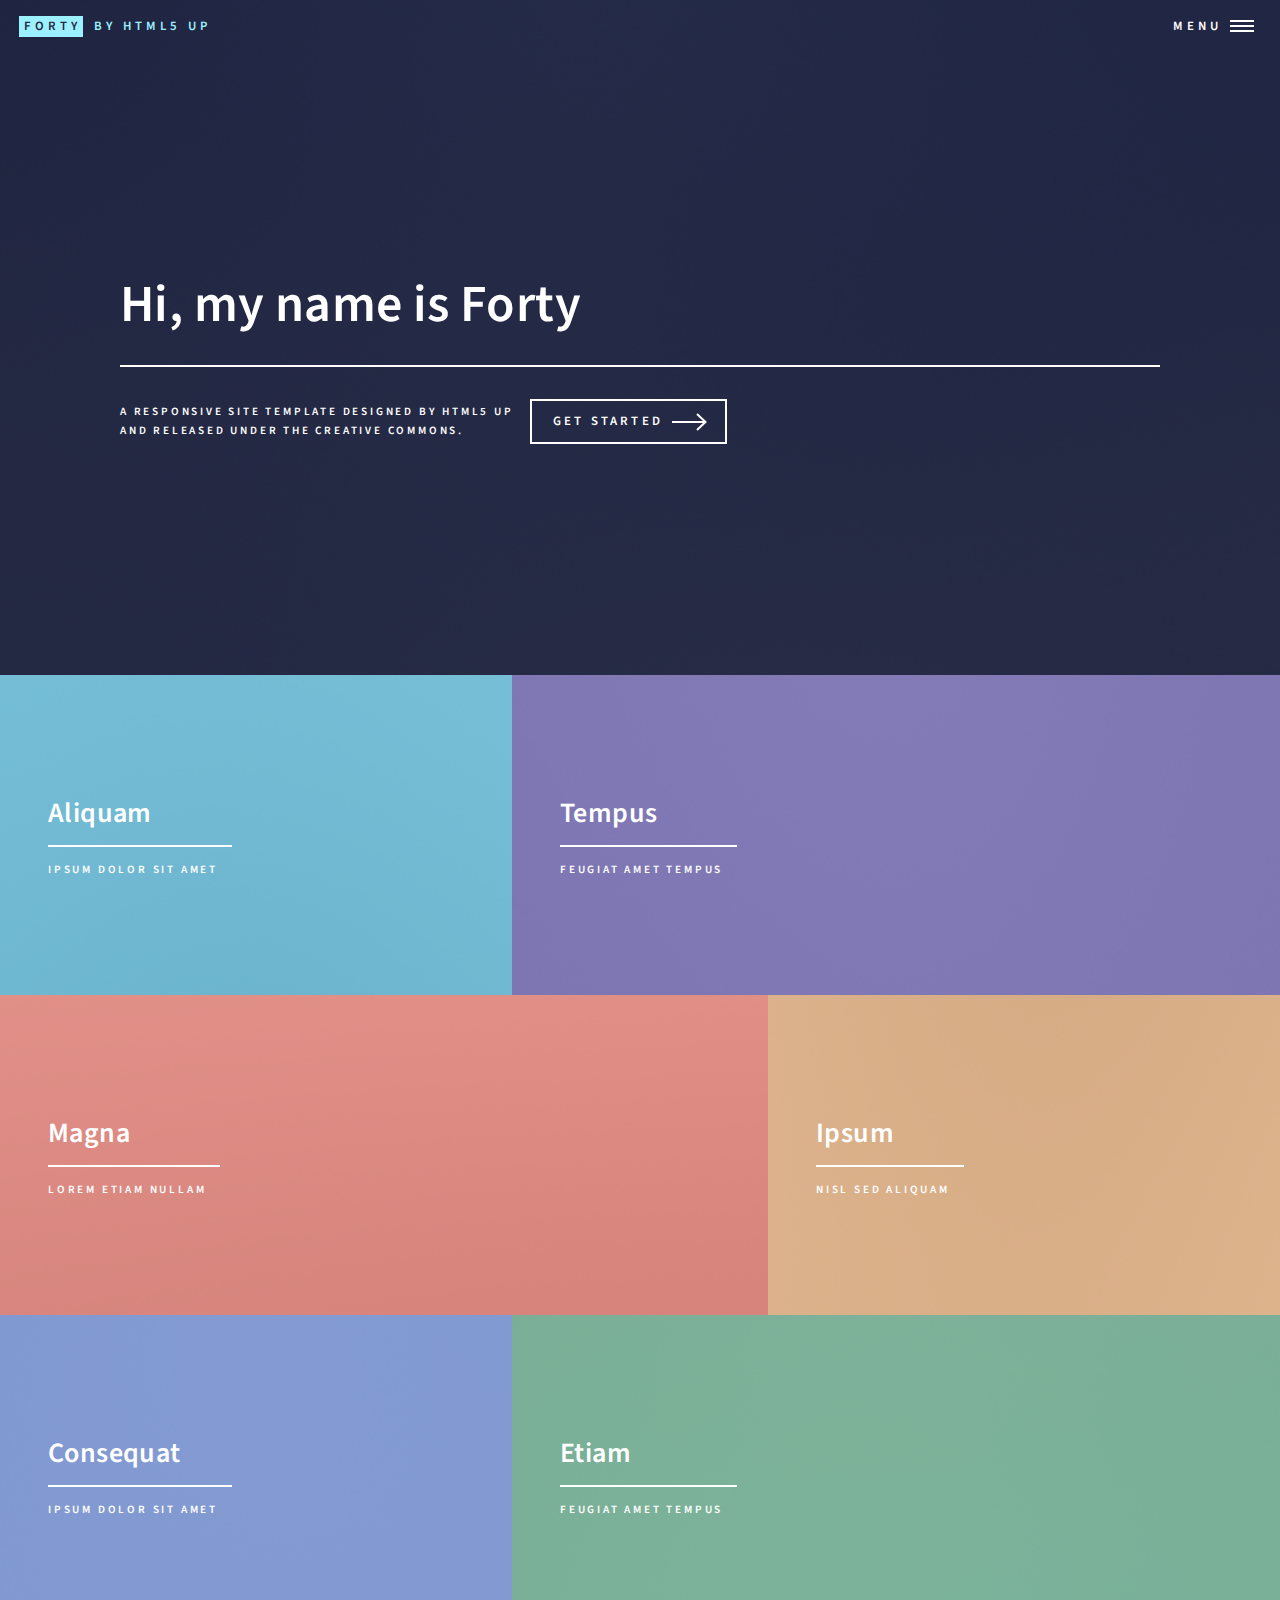
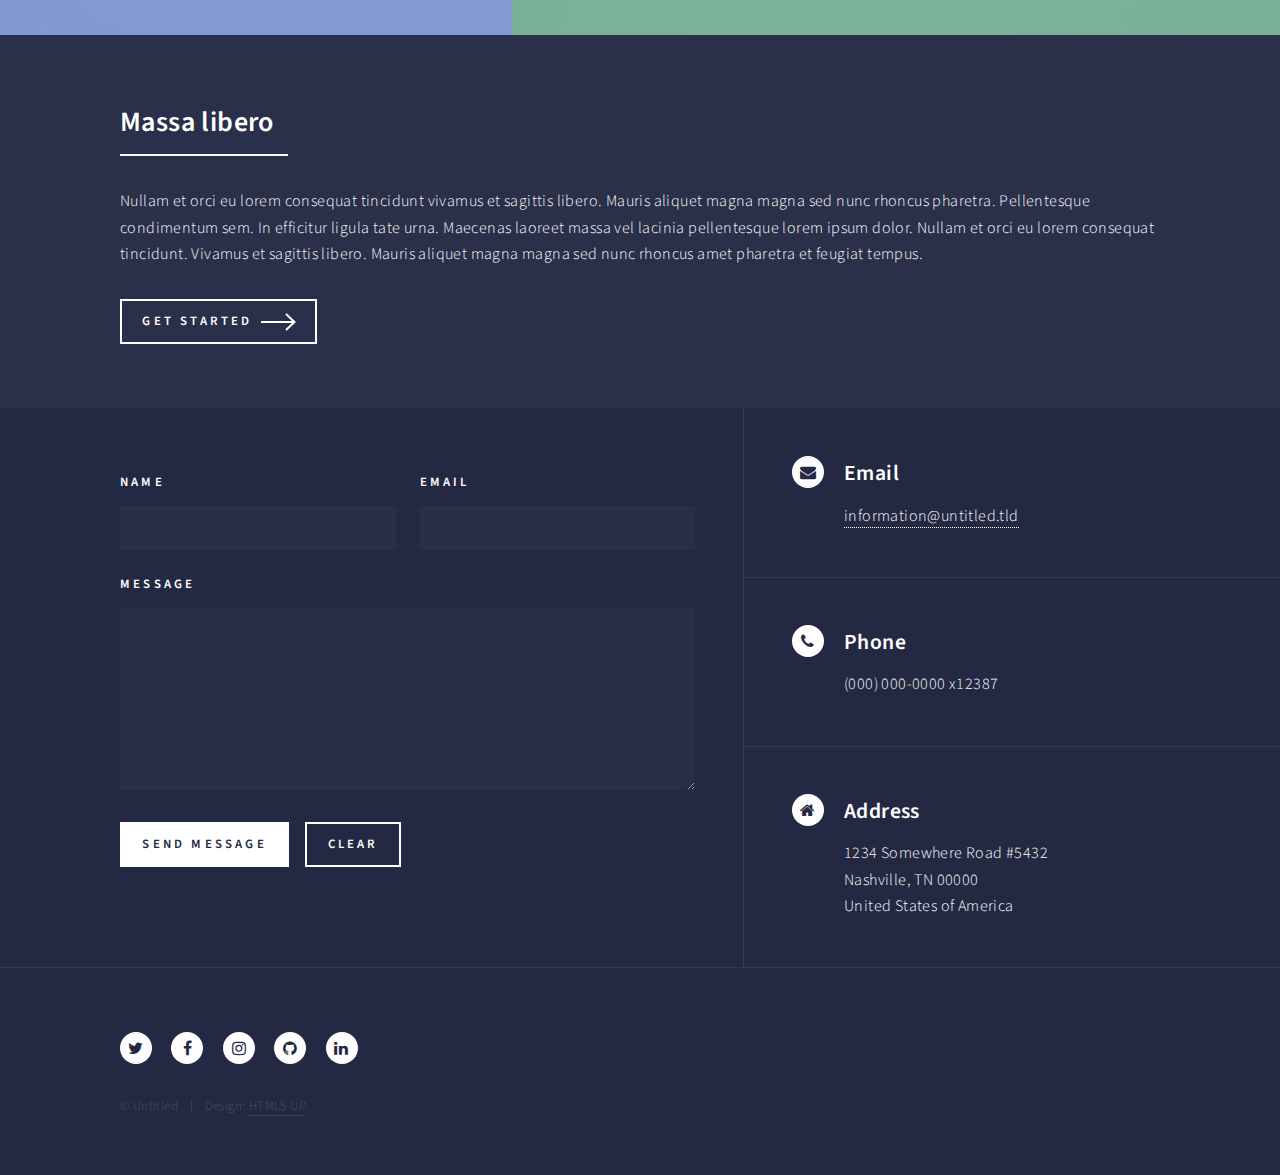
==== index.html @ 25d641c0 "Installed the 'Forty' theme" ====
<!DOCTYPE HTML>
<!--
	Forty by HTML5 UP
	html5up.net | @ajlkn
	Free for personal and commercial use under the CCA 3.0 license (html5up.net/license)
-->
<html>
	<head>
		<title>Forty by HTML5 UP</title>
		<meta charset="utf-8" />
		<meta name="viewport" content="width=device-width, initial-scale=1, user-scalable=no" />
		<link rel="stylesheet" href="assets/css/main.css" />
		<noscript><link rel="stylesheet" href="assets/css/noscript.css" /></noscript>
	</head>
	<body class="is-preload">

		<!-- Wrapper -->
			<div id="wrapper">

				<!-- Header -->
					<header id="header" class="alt">
						<a href="index.html" class="logo"><strong>Forty</strong> <span>by HTML5 UP</span></a>
						<nav>
							<a href="#menu">Menu</a>
						</nav>
					</header>

				<!-- Menu -->
					<nav id="menu">
						<ul class="links">
							<li><a href="index.html">Home</a></li>
							<li><a href="landing.html">Landing</a></li>
							<li><a href="generic.html">Generic</a></li>
							<li><a href="elements.html">Elements</a></li>
						</ul>
						<ul class="actions stacked">
							<li><a href="#" class="button primary fit">Get Started</a></li>
							<li><a href="#" class="button fit">Log In</a></li>
						</ul>
					</nav>

				<!-- Banner -->
					<section id="banner" class="major">
						<div class="inner">
							<header class="major">
								<h1>Hi, my name is Forty</h1>
							</header>
							<div class="content">
								<p>A responsive site template designed by HTML5 UP<br />
								and released under the Creative Commons.</p>
								<ul class="actions">
									<li><a href="#one" class="button next scrolly">Get Started</a></li>
								</ul>
							</div>
						</div>
					</section>

				<!-- Main -->
					<div id="main">

						<!-- One -->
							<section id="one" class="tiles">
								<article>
									<span class="image">
										<img src="images/pic01.jpg" alt="" />
									</span>
									<header class="major">
										<h3><a href="landing.html" class="link">Aliquam</a></h3>
										<p>Ipsum dolor sit amet</p>
									</header>
								</article>
								<article>
									<span class="image">
										<img src="images/pic02.jpg" alt="" />
									</span>
									<header class="major">
										<h3><a href="landing.html" class="link">Tempus</a></h3>
										<p>feugiat amet tempus</p>
									</header>
								</article>
								<article>
									<span class="image">
										<img src="images/pic03.jpg" alt="" />
									</span>
									<header class="major">
										<h3><a href="landing.html" class="link">Magna</a></h3>
										<p>Lorem etiam nullam</p>
									</header>
								</article>
								<article>
									<span class="image">
										<img src="images/pic04.jpg" alt="" />
									</span>
									<header class="major">
										<h3><a href="landing.html" class="link">Ipsum</a></h3>
										<p>Nisl sed aliquam</p>
									</header>
								</article>
								<article>
									<span class="image">
										<img src="images/pic05.jpg" alt="" />
									</span>
									<header class="major">
										<h3><a href="landing.html" class="link">Consequat</a></h3>
										<p>Ipsum dolor sit amet</p>
									</header>
								</article>
								<article>
									<span class="image">
										<img src="images/pic06.jpg" alt="" />
									</span>
									<header class="major">
										<h3><a href="landing.html" class="link">Etiam</a></h3>
										<p>Feugiat amet tempus</p>
									</header>
								</article>
							</section>

						<!-- Two -->
							<section id="two">
								<div class="inner">
									<header class="major">
										<h2>Massa libero</h2>
									</header>
									<p>Nullam et orci eu lorem consequat tincidunt vivamus et sagittis libero. Mauris aliquet magna magna sed nunc rhoncus pharetra. Pellentesque condimentum sem. In efficitur ligula tate urna. Maecenas laoreet massa vel lacinia pellentesque lorem ipsum dolor. Nullam et orci eu lorem consequat tincidunt. Vivamus et sagittis libero. Mauris aliquet magna magna sed nunc rhoncus amet pharetra et feugiat tempus.</p>
									<ul class="actions">
										<li><a href="landing.html" class="button next">Get Started</a></li>
									</ul>
								</div>
							</section>

					</div>

				<!-- Contact -->
					<section id="contact">
						<div class="inner">
							<section>
								<form method="post" action="#">
									<div class="fields">
										<div class="field half">
											<label for="name">Name</label>
											<input type="text" name="name" id="name" />
										</div>
										<div class="field half">
											<label for="email">Email</label>
											<input type="text" name="email" id="email" />
										</div>
										<div class="field">
											<label for="message">Message</label>
											<textarea name="message" id="message" rows="6"></textarea>
										</div>
									</div>
									<ul class="actions">
										<li><input type="submit" value="Send Message" class="primary" /></li>
										<li><input type="reset" value="Clear" /></li>
									</ul>
								</form>
							</section>
							<section class="split">
								<section>
									<div class="contact-method">
										<span class="icon alt fa-envelope"></span>
										<h3>Email</h3>
										<a href="#">information@untitled.tld</a>
									</div>
								</section>
								<section>
									<div class="contact-method">
										<span class="icon alt fa-phone"></span>
										<h3>Phone</h3>
										<span>(000) 000-0000 x12387</span>
									</div>
								</section>
								<section>
									<div class="contact-method">
										<span class="icon alt fa-home"></span>
										<h3>Address</h3>
										<span>1234 Somewhere Road #5432<br />
										Nashville, TN 00000<br />
										United States of America</span>
									</div>
								</section>
							</section>
						</div>
					</section>

				<!-- Footer -->
					<footer id="footer">
						<div class="inner">
							<ul class="icons">
								<li><a href="#" class="icon alt fa-twitter"><span class="label">Twitter</span></a></li>
								<li><a href="#" class="icon alt fa-facebook"><span class="label">Facebook</span></a></li>
								<li><a href="#" class="icon alt fa-instagram"><span class="label">Instagram</span></a></li>
								<li><a href="#" class="icon alt fa-github"><span class="label">GitHub</span></a></li>
								<li><a href="#" class="icon alt fa-linkedin"><span class="label">LinkedIn</span></a></li>
							</ul>
							<ul class="copyright">
								<li>&copy; Untitled</li><li>Design: <a href="https://html5up.net">HTML5 UP</a></li>
							</ul>
						</div>
					</footer>

			</div>

		<!-- Scripts -->
			<script src="assets/js/jquery.min.js"></script>
			<script src="assets/js/jquery.scrolly.min.js"></script>
			<script src="assets/js/jquery.scrollex.min.js"></script>
			<script src="assets/js/browser.min.js"></script>
			<script src="assets/js/breakpoints.min.js"></script>
			<script src="assets/js/util.js"></script>
			<script src="assets/js/main.js"></script>

	</body>
</html>
---- assets/css/main.css ----
@import url(font-awesome.min.css);
@import url("https://fonts.googleapis.com/css?family=Source+Sans+Pro:300,300italic,600,600italic");

/*
	Forty by HTML5 UP
	html5up.net | @ajlkn
	Free for personal and commercial use under the CCA 3.0 license (html5up.net/license)
*/

html, body, div, span, applet, object,
iframe, h1, h2, h3, h4, h5, h6, p, blockquote,
pre, a, abbr, acronym, address, big, cite,
code, del, dfn, em, img, ins, kbd, q, s, samp,
small, strike, strong, sub, sup, tt, var, b,
u, i, center, dl, dt, dd, ol, ul, li, fieldset,
form, label, legend, table, caption, tbody,
tfoot, thead, tr, th, td, article, aside,
canvas, details, embed, figure, figcaption,
footer, header, hgroup, menu, nav, output, ruby,
section, summary, time, mark, audio, video {
	margin: 0;
	padding: 0;
	border: 0;
	font-size: 100%;
	font: inherit;
	vertical-align: baseline;}

article, aside, details, figcaption, figure,
footer, header, hgroup, menu, nav, section {
	display: block;}

body {
	line-height: 1;
}

ol, ul {
	list-style: none;
}

blockquote, q {
	quotes: none;
}

	blockquote:before, blockquote:after, q:before, q:after {
		content: '';
		content: none;
	}

table {
	border-collapse: collapse;
	border-spacing: 0;
}

body {
	-webkit-text-size-adjust: none;
}

mark {
	background-color: transparent;
	color: inherit;
}

input::-moz-focus-inner {
	border: 0;
	padding: 0;
}

input, select, textarea {
	-moz-appearance: none;
	-webkit-appearance: none;
	-ms-appearance: none;
	appearance: none;
}

/* Basic */

	@-ms-viewport {
		width: device-width;
	}

	body {
		-ms-overflow-style: scrollbar;
	}

	@media screen and (max-width: 480px) {

		html, body {
			min-width: 320px;
		}

	}

	html {
		box-sizing: border-box;
	}

	*, *:before, *:after {
		box-sizing: inherit;
	}

	body {
		background: #242943;
	}

		body.is-preload *, body.is-preload *:before, body.is-preload *:after {
			-moz-animation: none !important;
			-webkit-animation: none !important;
			-ms-animation: none !important;
			animation: none !important;
			-moz-transition: none !important;
			-webkit-transition: none !important;
			-ms-transition: none !important;
			transition: none !important;
		}

/* Type */

	body, input, select, textarea {
		color: #ffffff;
		font-family: "Source Sans Pro", Helvetica, sans-serif;
		font-size: 17pt;
		font-weight: 300;
		letter-spacing: 0.025em;
		line-height: 1.65;
	}

		@media screen and (max-width: 1680px) {

			body, input, select, textarea {
				font-size: 14pt;
			}

		}

		@media screen and (max-width: 1280px) {

			body, input, select, textarea {
				font-size: 12pt;
			}

		}

		@media screen and (max-width: 360px) {

			body, input, select, textarea {
				font-size: 11pt;
			}

		}

	a {
		-moz-transition: color 0.2s ease-in-out, border-bottom-color 0.2s ease-in-out;
		-webkit-transition: color 0.2s ease-in-out, border-bottom-color 0.2s ease-in-out;
		-ms-transition: color 0.2s ease-in-out, border-bottom-color 0.2s ease-in-out;
		transition: color 0.2s ease-in-out, border-bottom-color 0.2s ease-in-out;
		border-bottom: dotted 1px;
		color: inherit;
		text-decoration: none;
	}

		a:hover {
			border-bottom-color: transparent;
			color: #9bf1ff !important;
		}

		a:active {
			color: #53e3fb !important;
		}

	strong, b {
		color: #ffffff;
		font-weight: 600;
	}

	em, i {
		font-style: italic;
	}

	p {
		margin: 0 0 2em 0;
	}

	h1, h2, h3, h4, h5, h6 {
		color: #ffffff;
		font-weight: 600;
		line-height: 1.65;
		margin: 0 0 1em 0;
	}

		h1 a, h2 a, h3 a, h4 a, h5 a, h6 a {
			color: inherit;
			border-bottom: 0;
		}

	h1 {
		font-size: 2.5em;
	}

	h2 {
		font-size: 1.75em;
	}

	h3 {
		font-size: 1.35em;
	}

	h4 {
		font-size: 1.1em;
	}

	h5 {
		font-size: 0.9em;
	}

	h6 {
		font-size: 0.7em;
	}

	@media screen and (max-width: 736px) {

		h1 {
			font-size: 2em;
		}

		h2 {
			font-size: 1.5em;
		}

		h3 {
			font-size: 1.25em;
		}

	}

	sub {
		font-size: 0.8em;
		position: relative;
		top: 0.5em;
	}

	sup {
		font-size: 0.8em;
		position: relative;
		top: -0.5em;
	}

	blockquote {
		border-left: solid 4px rgba(212, 212, 255, 0.1);
		font-style: italic;
		margin: 0 0 2em 0;
		padding: 0.5em 0 0.5em 2em;
	}

	code {
		background: rgba(212, 212, 255, 0.035);
		font-family: "Courier New", monospace;
		font-size: 0.9em;
		margin: 0 0.25em;
		padding: 0.25em 0.65em;
	}

	pre {
		-webkit-overflow-scrolling: touch;
		font-family: "Courier New", monospace;
		font-size: 0.9em;
		margin: 0 0 2em 0;
	}

		pre code {
			display: block;
			line-height: 1.75;
			padding: 1em 1.5em;
			overflow-x: auto;
		}

	hr {
		border: 0;
		border-bottom: solid 1px rgba(212, 212, 255, 0.1);
		margin: 2em 0;
	}

		hr.major {
			margin: 3em 0;
		}

	.align-left {
		text-align: left;
	}

	.align-center {
		text-align: center;
	}

	.align-right {
		text-align: right;
	}

/* Row */

	.row {
		display: flex;
		flex-wrap: wrap;
		box-sizing: border-box;
		align-items: stretch;
	}

		.row > * {
			box-sizing: border-box;
		}

		.row.gtr-uniform > * > :last-child {
			margin-bottom: 0;
		}

		.row.aln-left {
			justify-content: flex-start;
		}

		.row.aln-center {
			justify-content: center;
		}

		.row.aln-right {
			justify-content: flex-end;
		}

		.row.aln-top {
			align-items: flex-start;
		}

		.row.aln-middle {
			align-items: center;
		}

		.row.aln-bottom {
			align-items: flex-end;
		}

		.row > .imp {
			order: -1;
		}

		.row > .col-1 {
			width: 8.3333333333%;
		}

		.row > .off-1 {
			margin-left: 8.3333333333%;
		}

		.row > .col-2 {
			width: 16.6666666667%;
		}

		.row > .off-2 {
			margin-left: 16.6666666667%;
		}

		.row > .col-3 {
			width: 25%;
		}

		.row > .off-3 {
			margin-left: 25%;
		}

		.row > .col-4 {
			width: 33.3333333333%;
		}

		.row > .off-4 {
			margin-left: 33.3333333333%;
		}

		.row > .col-5 {
			width: 41.6666666667%;
		}

		.row > .off-5 {
			margin-left: 41.6666666667%;
		}

		.row > .col-6 {
			width: 50%;
		}

		.row > .off-6 {
			margin-left: 50%;
		}

		.row > .col-7 {
			width: 58.3333333333%;
		}

		.row > .off-7 {
			margin-left: 58.3333333333%;
		}

		.row > .col-8 {
			width: 66.6666666667%;
		}

		.row > .off-8 {
			margin-left: 66.6666666667%;
		}

		.row > .col-9 {
			width: 75%;
		}

		.row > .off-9 {
			margin-left: 75%;
		}

		.row > .col-10 {
			width: 83.3333333333%;
		}

		.row > .off-10 {
			margin-left: 83.3333333333%;
		}

		.row > .col-11 {
			width: 91.6666666667%;
		}

		.row > .off-11 {
			margin-left: 91.6666666667%;
		}

		.row > .col-12 {
			width: 100%;
		}

		.row > .off-12 {
			margin-left: 100%;
		}

		.row.gtr-0 {
			margin-top: 0;
			margin-left: 0em;
		}

			.row.gtr-0 > * {
				padding: 0 0 0 0em;
			}

			.row.gtr-0.gtr-uniform {
				margin-top: 0em;
			}

				.row.gtr-0.gtr-uniform > * {
					padding-top: 0em;
				}

		.row.gtr-25 {
			margin-top: 0;
			margin-left: -0.5em;
		}

			.row.gtr-25 > * {
				padding: 0 0 0 0.5em;
			}

			.row.gtr-25.gtr-uniform {
				margin-top: -0.5em;
			}

				.row.gtr-25.gtr-uniform > * {
					padding-top: 0.5em;
				}

		.row.gtr-50 {
			margin-top: 0;
			margin-left: -1em;
		}

			.row.gtr-50 > * {
				padding: 0 0 0 1em;
			}

			.row.gtr-50.gtr-uniform {
				margin-top: -1em;
			}

				.row.gtr-50.gtr-uniform > * {
					padding-top: 1em;
				}

		.row {
			margin-top: 0;
			margin-left: -2em;
		}

			.row > * {
				padding: 0 0 0 2em;
			}

			.row.gtr-uniform {
				margin-top: -2em;
			}

				.row.gtr-uniform > * {
					padding-top: 2em;
				}

		.row.gtr-150 {
			margin-top: 0;
			margin-left: -3em;
		}

			.row.gtr-150 > * {
				padding: 0 0 0 3em;
			}

			.row.gtr-150.gtr-uniform {
				margin-top: -3em;
			}

				.row.gtr-150.gtr-uniform > * {
					padding-top: 3em;
				}

		.row.gtr-200 {
			margin-top: 0;
			margin-left: -4em;
		}

			.row.gtr-200 > * {
				padding: 0 0 0 4em;
			}

			.row.gtr-200.gtr-uniform {
				margin-top: -4em;
			}

				.row.gtr-200.gtr-uniform > * {
					padding-top: 4em;
				}

		@media screen and (max-width: 1680px) {

			.row {
				display: flex;
				flex-wrap: wrap;
				box-sizing: border-box;
				align-items: stretch;
			}

				.row > * {
					box-sizing: border-box;
				}

				.row.gtr-uniform > * > :last-child {
					margin-bottom: 0;
				}

				.row.aln-left {
					justify-content: flex-start;
				}

				.row.aln-center {
					justify-content: center;
				}

				.row.aln-right {
					justify-content: flex-end;
				}

				.row.aln-top {
					align-items: flex-start;
				}

				.row.aln-middle {
					align-items: center;
				}

				.row.aln-bottom {
					align-items: flex-end;
				}

				.row > .imp-xlarge {
					order: -1;
				}

				.row > .col-1-xlarge {
					width: 8.3333333333%;
				}

				.row > .off-1-xlarge {
					margin-left: 8.3333333333%;
				}

				.row > .col-2-xlarge {
					width: 16.6666666667%;
				}

				.row > .off-2-xlarge {
					margin-left: 16.6666666667%;
				}

				.row > .col-3-xlarge {
					width: 25%;
				}

				.row > .off-3-xlarge {
					margin-left: 25%;
				}

				.row > .col-4-xlarge {
					width: 33.3333333333%;
				}

				.row > .off-4-xlarge {
					margin-left: 33.3333333333%;
				}

				.row > .col-5-xlarge {
					width: 41.6666666667%;
				}

				.row > .off-5-xlarge {
					margin-left: 41.6666666667%;
				}

				.row > .col-6-xlarge {
					width: 50%;
				}

				.row > .off-6-xlarge {
					margin-left: 50%;
				}

				.row > .col-7-xlarge {
					width: 58.3333333333%;
				}

				.row > .off-7-xlarge {
					margin-left: 58.3333333333%;
				}

				.row > .col-8-xlarge {
					width: 66.6666666667%;
				}

				.row > .off-8-xlarge {
					margin-left: 66.6666666667%;
				}

				.row > .col-9-xlarge {
					width: 75%;
				}

				.row > .off-9-xlarge {
					margin-left: 75%;
				}

				.row > .col-10-xlarge {
					width: 83.3333333333%;
				}

				.row > .off-10-xlarge {
					margin-left: 83.3333333333%;
				}

				.row > .col-11-xlarge {
					width: 91.6666666667%;
				}

				.row > .off-11-xlarge {
					margin-left: 91.6666666667%;
				}

				.row > .col-12-xlarge {
					width: 100%;
				}

				.row > .off-12-xlarge {
					margin-left: 100%;
				}

				.row.gtr-0 {
					margin-top: 0;
					margin-left: 0em;
				}

					.row.gtr-0 > * {
						padding: 0 0 0 0em;
					}

					.row.gtr-0.gtr-uniform {
						margin-top: 0em;
					}

						.row.gtr-0.gtr-uniform > * {
							padding-top: 0em;
						}

				.row.gtr-25 {
					margin-top: 0;
					margin-left: -0.5em;
				}

					.row.gtr-25 > * {
						padding: 0 0 0 0.5em;
					}

					.row.gtr-25.gtr-uniform {
						margin-top: -0.5em;
					}

						.row.gtr-25.gtr-uniform > * {
							padding-top: 0.5em;
						}

				.row.gtr-50 {
					margin-top: 0;
					margin-left: -1em;
				}

					.row.gtr-50 > * {
						padding: 0 0 0 1em;
					}

					.row.gtr-50.gtr-uniform {
						margin-top: -1em;
					}

						.row.gtr-50.gtr-uniform > * {
							padding-top: 1em;
						}

				.row {
					margin-top: 0;
					margin-left: -2em;
				}

					.row > * {
						padding: 0 0 0 2em;
					}

					.row.gtr-uniform {
						margin-top: -2em;
					}

						.row.gtr-uniform > * {
							padding-top: 2em;
						}

				.row.gtr-150 {
					margin-top: 0;
					margin-left: -3em;
				}

					.row.gtr-150 > * {
						padding: 0 0 0 3em;
					}

					.row.gtr-150.gtr-uniform {
						margin-top: -3em;
					}

						.row.gtr-150.gtr-uniform > * {
							padding-top: 3em;
						}

				.row.gtr-200 {
					margin-top: 0;
					margin-left: -4em;
				}

					.row.gtr-200 > * {
						padding: 0 0 0 4em;
					}

					.row.gtr-200.gtr-uniform {
						margin-top: -4em;
					}

						.row.gtr-200.gtr-uniform > * {
							padding-top: 4em;
						}

		}

		@media screen and (max-width: 1280px) {

			.row {
				display: flex;
				flex-wrap: wrap;
				box-sizing: border-box;
				align-items: stretch;
			}

				.row > * {
					box-sizing: border-box;
				}

				.row.gtr-uniform > * > :last-child {
					margin-bottom: 0;
				}

				.row.aln-left {
					justify-content: flex-start;
				}

				.row.aln-center {
					justify-content: center;
				}

				.row.aln-right {
					justify-content: flex-end;
				}

				.row.aln-top {
					align-items: flex-start;
				}

				.row.aln-middle {
					align-items: center;
				}

				.row.aln-bottom {
					align-items: flex-end;
				}

				.row > .imp-large {
					order: -1;
				}

				.row > .col-1-large {
					width: 8.3333333333%;
				}

				.row > .off-1-large {
					margin-left: 8.3333333333%;
				}

				.row > .col-2-large {
					width: 16.6666666667%;
				}

				.row > .off-2-large {
					margin-left: 16.6666666667%;
				}

				.row > .col-3-large {
					width: 25%;
				}

				.row > .off-3-large {
					margin-left: 25%;
				}

				.row > .col-4-large {
					width: 33.3333333333%;
				}

				.row > .off-4-large {
					margin-left: 33.3333333333%;
				}

				.row > .col-5-large {
					width: 41.6666666667%;
				}

				.row > .off-5-large {
					margin-left: 41.6666666667%;
				}

				.row > .col-6-large {
					width: 50%;
				}

				.row > .off-6-large {
					margin-left: 50%;
				}

				.row > .col-7-large {
					width: 58.3333333333%;
				}

				.row > .off-7-large {
					margin-left: 58.3333333333%;
				}

				.row > .col-8-large {
					width: 66.6666666667%;
				}

				.row > .off-8-large {
					margin-left: 66.6666666667%;
				}

				.row > .col-9-large {
					width: 75%;
				}

				.row > .off-9-large {
					margin-left: 75%;
				}

				.row > .col-10-large {
					width: 83.3333333333%;
				}

				.row > .off-10-large {
					margin-left: 83.3333333333%;
				}

				.row > .col-11-large {
					width: 91.6666666667%;
				}

				.row > .off-11-large {
					margin-left: 91.6666666667%;
				}

				.row > .col-12-large {
					width: 100%;
				}

				.row > .off-12-large {
					margin-left: 100%;
				}

				.row.gtr-0 {
					margin-top: 0;
					margin-left: 0em;
				}

					.row.gtr-0 > * {
						padding: 0 0 0 0em;
					}

					.row.gtr-0.gtr-uniform {
						margin-top: 0em;
					}

						.row.gtr-0.gtr-uniform > * {
							padding-top: 0em;
						}

				.row.gtr-25 {
					margin-top: 0;
					margin-left: -0.375em;
				}

					.row.gtr-25 > * {
						padding: 0 0 0 0.375em;
					}

					.row.gtr-25.gtr-uniform {
						margin-top: -0.375em;
					}

						.row.gtr-25.gtr-uniform > * {
							padding-top: 0.375em;
						}

				.row.gtr-50 {
					margin-top: 0;
					margin-left: -0.75em;
				}

					.row.gtr-50 > * {
						padding: 0 0 0 0.75em;
					}

					.row.gtr-50.gtr-uniform {
						margin-top: -0.75em;
					}

						.row.gtr-50.gtr-uniform > * {
							padding-top: 0.75em;
						}

				.row {
					margin-top: 0;
					margin-left: -1.5em;
				}

					.row > * {
						padding: 0 0 0 1.5em;
					}

					.row.gtr-uniform {
						margin-top: -1.5em;
					}

						.row.gtr-uniform > * {
							padding-top: 1.5em;
						}

				.row.gtr-150 {
					margin-top: 0;
					margin-left: -2.25em;
				}

					.row.gtr-150 > * {
						padding: 0 0 0 2.25em;
					}

					.row.gtr-150.gtr-uniform {
						margin-top: -2.25em;
					}

						.row.gtr-150.gtr-uniform > * {
							padding-top: 2.25em;
						}

				.row.gtr-200 {
					margin-top: 0;
					margin-left: -3em;
				}

					.row.gtr-200 > * {
						padding: 0 0 0 3em;
					}

					.row.gtr-200.gtr-uniform {
						margin-top: -3em;
					}

						.row.gtr-200.gtr-uniform > * {
							padding-top: 3em;
						}

		}

		@media screen and (max-width: 980px) {

			.row {
				display: flex;
				flex-wrap: wrap;
				box-sizing: border-box;
				align-items: stretch;
			}

				.row > * {
					box-sizing: border-box;
				}

				.row.gtr-uniform > * > :last-child {
					margin-bottom: 0;
				}

				.row.aln-left {
					justify-content: flex-start;
				}

				.row.aln-center {
					justify-content: center;
				}

				.row.aln-right {
					justify-content: flex-end;
				}

				.row.aln-top {
					align-items: flex-start;
				}

				.row.aln-middle {
					align-items: center;
				}

				.row.aln-bottom {
					align-items: flex-end;
				}

				.row > .imp-medium {
					order: -1;
				}

				.row > .col-1-medium {
					width: 8.3333333333%;
				}

				.row > .off-1-medium {
					margin-left: 8.3333333333%;
				}

				.row > .col-2-medium {
					width: 16.6666666667%;
				}

				.row > .off-2-medium {
					margin-left: 16.6666666667%;
				}

				.row > .col-3-medium {
					width: 25%;
				}

				.row > .off-3-medium {
					margin-left: 25%;
				}

				.row > .col-4-medium {
					width: 33.3333333333%;
				}

				.row > .off-4-medium {
					margin-left: 33.3333333333%;
				}

				.row > .col-5-medium {
					width: 41.6666666667%;
				}

				.row > .off-5-medium {
					margin-left: 41.6666666667%;
				}

				.row > .col-6-medium {
					width: 50%;
				}

				.row > .off-6-medium {
					margin-left: 50%;
				}

				.row > .col-7-medium {
					width: 58.3333333333%;
				}

				.row > .off-7-medium {
					margin-left: 58.3333333333%;
				}

				.row > .col-8-medium {
					width: 66.6666666667%;
				}

				.row > .off-8-medium {
					margin-left: 66.6666666667%;
				}

				.row > .col-9-medium {
					width: 75%;
				}

				.row > .off-9-medium {
					margin-left: 75%;
				}

				.row > .col-10-medium {
					width: 83.3333333333%;
				}

				.row > .off-10-medium {
					margin-left: 83.3333333333%;
				}

				.row > .col-11-medium {
					width: 91.6666666667%;
				}

				.row > .off-11-medium {
					margin-left: 91.6666666667%;
				}

				.row > .col-12-medium {
					width: 100%;
				}

				.row > .off-12-medium {
					margin-left: 100%;
				}

				.row.gtr-0 {
					margin-top: 0;
					margin-left: 0em;
				}

					.row.gtr-0 > * {
						padding: 0 0 0 0em;
					}

					.row.gtr-0.gtr-uniform {
						margin-top: 0em;
					}

						.row.gtr-0.gtr-uniform > * {
							padding-top: 0em;
						}

				.row.gtr-25 {
					margin-top: 0;
					margin-left: -0.375em;
				}

					.row.gtr-25 > * {
						padding: 0 0 0 0.375em;
					}

					.row.gtr-25.gtr-uniform {
						margin-top: -0.375em;
					}

						.row.gtr-25.gtr-uniform > * {
							padding-top: 0.375em;
						}

				.row.gtr-50 {
					margin-top: 0;
					margin-left: -0.75em;
				}

					.row.gtr-50 > * {
						padding: 0 0 0 0.75em;
					}

					.row.gtr-50.gtr-uniform {
						margin-top: -0.75em;
					}

						.row.gtr-50.gtr-uniform > * {
							padding-top: 0.75em;
						}

				.row {
					margin-top: 0;
					margin-left: -1.5em;
				}

					.row > * {
						padding: 0 0 0 1.5em;
					}

					.row.gtr-uniform {
						margin-top: -1.5em;
					}

						.row.gtr-uniform > * {
							padding-top: 1.5em;
						}

				.row.gtr-150 {
					margin-top: 0;
					margin-left: -2.25em;
				}

					.row.gtr-150 > * {
						padding: 0 0 0 2.25em;
					}

					.row.gtr-150.gtr-uniform {
						margin-top: -2.25em;
					}

						.row.gtr-150.gtr-uniform > * {
							padding-top: 2.25em;
						}

				.row.gtr-200 {
					margin-top: 0;
					margin-left: -3em;
				}

					.row.gtr-200 > * {
						padding: 0 0 0 3em;
					}

					.row.gtr-200.gtr-uniform {
						margin-top: -3em;
					}

						.row.gtr-200.gtr-uniform > * {
							padding-top: 3em;
						}

		}

		@media screen and (max-width: 736px) {

			.row {
				display: flex;
				flex-wrap: wrap;
				box-sizing: border-box;
				align-items: stretch;
			}

				.row > * {
					box-sizing: border-box;
				}

				.row.gtr-uniform > * > :last-child {
					margin-bottom: 0;
				}

				.row.aln-left {
					justify-content: flex-start;
				}

				.row.aln-center {
					justify-content: center;
				}

				.row.aln-right {
					justify-content: flex-end;
				}

				.row.aln-top {
					align-items: flex-start;
				}

				.row.aln-middle {
					align-items: center;
				}

				.row.aln-bottom {
					align-items: flex-end;
				}

				.row > .imp-small {
					order: -1;
				}

				.row > .col-1-small {
					width: 8.3333333333%;
				}

				.row > .off-1-small {
					margin-left: 8.3333333333%;
				}

				.row > .col-2-small {
					width: 16.6666666667%;
				}

				.row > .off-2-small {
					margin-left: 16.6666666667%;
				}

				.row > .col-3-small {
					width: 25%;
				}

				.row > .off-3-small {
					margin-left: 25%;
				}

				.row > .col-4-small {
					width: 33.3333333333%;
				}

				.row > .off-4-small {
					margin-left: 33.3333333333%;
				}

				.row > .col-5-small {
					width: 41.6666666667%;
				}

				.row > .off-5-small {
					margin-left: 41.6666666667%;
				}

				.row > .col-6-small {
					width: 50%;
				}

				.row > .off-6-small {
					margin-left: 50%;
				}

				.row > .col-7-small {
					width: 58.3333333333%;
				}

				.row > .off-7-small {
					margin-left: 58.3333333333%;
				}

				.row > .col-8-small {
					width: 66.6666666667%;
				}

				.row > .off-8-small {
					margin-left: 66.6666666667%;
				}

				.row > .col-9-small {
					width: 75%;
				}

				.row > .off-9-small {
					margin-left: 75%;
				}

				.row > .col-10-small {
					width: 83.3333333333%;
				}

				.row > .off-10-small {
					margin-left: 83.3333333333%;
				}

				.row > .col-11-small {
					width: 91.6666666667%;
				}

				.row > .off-11-small {
					margin-left: 91.6666666667%;
				}

				.row > .col-12-small {
					width: 100%;
				}

				.row > .off-12-small {
					margin-left: 100%;
				}

				.row.gtr-0 {
					margin-top: 0;
					margin-left: 0em;
				}

					.row.gtr-0 > * {
						padding: 0 0 0 0em;
					}

					.row.gtr-0.gtr-uniform {
						margin-top: 0em;
					}

						.row.gtr-0.gtr-uniform > * {
							padding-top: 0em;
						}

				.row.gtr-25 {
					margin-top: 0;
					margin-left: -0.3125em;
				}

					.row.gtr-25 > * {
						padding: 0 0 0 0.3125em;
					}

					.row.gtr-25.gtr-uniform {
						margin-top: -0.3125em;
					}

						.row.gtr-25.gtr-uniform > * {
							padding-top: 0.3125em;
						}

				.row.gtr-50 {
					margin-top: 0;
					margin-left: -0.625em;
				}

					.row.gtr-50 > * {
						padding: 0 0 0 0.625em;
					}

					.row.gtr-50.gtr-uniform {
						margin-top: -0.625em;
					}

						.row.gtr-50.gtr-uniform > * {
							padding-top: 0.625em;
						}

				.row {
					margin-top: 0;
					margin-left: -1.25em;
				}

					.row > * {
						padding: 0 0 0 1.25em;
					}

					.row.gtr-uniform {
						margin-top: -1.25em;
					}

						.row.gtr-uniform > * {
							padding-top: 1.25em;
						}

				.row.gtr-150 {
					margin-top: 0;
					margin-left: -1.875em;
				}

					.row.gtr-150 > * {
						padding: 0 0 0 1.875em;
					}

					.row.gtr-150.gtr-uniform {
						margin-top: -1.875em;
					}

						.row.gtr-150.gtr-uniform > * {
							padding-top: 1.875em;
						}

				.row.gtr-200 {
					margin-top: 0;
					margin-left: -2.5em;
				}

					.row.gtr-200 > * {
						padding: 0 0 0 2.5em;
					}

					.row.gtr-200.gtr-uniform {
						margin-top: -2.5em;
					}

						.row.gtr-200.gtr-uniform > * {
							padding-top: 2.5em;
						}

		}

		@media screen and (max-width: 480px) {

			.row {
				display: flex;
				flex-wrap: wrap;
				box-sizing: border-box;
				align-items: stretch;
			}

				.row > * {
					box-sizing: border-box;
				}

				.row.gtr-uniform > * > :last-child {
					margin-bottom: 0;
				}

				.row.aln-left {
					justify-content: flex-start;
				}

				.row.aln-center {
					justify-content: center;
				}

				.row.aln-right {
					justify-content: flex-end;
				}

				.row.aln-top {
					align-items: flex-start;
				}

				.row.aln-middle {
					align-items: center;
				}

				.row.aln-bottom {
					align-items: flex-end;
				}

				.row > .imp-xsmall {
					order: -1;
				}

				.row > .col-1-xsmall {
					width: 8.3333333333%;
				}

				.row > .off-1-xsmall {
					margin-left: 8.3333333333%;
				}

				.row > .col-2-xsmall {
					width: 16.6666666667%;
				}

				.row > .off-2-xsmall {
					margin-left: 16.6666666667%;
				}

				.row > .col-3-xsmall {
					width: 25%;
				}

				.row > .off-3-xsmall {
					margin-left: 25%;
				}

				.row > .col-4-xsmall {
					width: 33.3333333333%;
				}

				.row > .off-4-xsmall {
					margin-left: 33.3333333333%;
				}

				.row > .col-5-xsmall {
					width: 41.6666666667%;
				}

				.row > .off-5-xsmall {
					margin-left: 41.6666666667%;
				}

				.row > .col-6-xsmall {
					width: 50%;
				}

				.row > .off-6-xsmall {
					margin-left: 50%;
				}

				.row > .col-7-xsmall {
					width: 58.3333333333%;
				}

				.row > .off-7-xsmall {
					margin-left: 58.3333333333%;
				}

				.row > .col-8-xsmall {
					width: 66.6666666667%;
				}

				.row > .off-8-xsmall {
					margin-left: 66.6666666667%;
				}

				.row > .col-9-xsmall {
					width: 75%;
				}

				.row > .off-9-xsmall {
					margin-left: 75%;
				}

				.row > .col-10-xsmall {
					width: 83.3333333333%;
				}

				.row > .off-10-xsmall {
					margin-left: 83.3333333333%;
				}

				.row > .col-11-xsmall {
					width: 91.6666666667%;
				}

				.row > .off-11-xsmall {
					margin-left: 91.6666666667%;
				}

				.row > .col-12-xsmall {
					width: 100%;
				}

				.row > .off-12-xsmall {
					margin-left: 100%;
				}

				.row.gtr-0 {
					margin-top: 0;
					margin-left: 0em;
				}

					.row.gtr-0 > * {
						padding: 0 0 0 0em;
					}

					.row.gtr-0.gtr-uniform {
						margin-top: 0em;
					}

						.row.gtr-0.gtr-uniform > * {
							padding-top: 0em;
						}

				.row.gtr-25 {
					margin-top: 0;
					margin-left: -0.3125em;
				}

					.row.gtr-25 > * {
						padding: 0 0 0 0.3125em;
					}

					.row.gtr-25.gtr-uniform {
						margin-top: -0.3125em;
					}

						.row.gtr-25.gtr-uniform > * {
							padding-top: 0.3125em;
						}

				.row.gtr-50 {
					margin-top: 0;
					margin-left: -0.625em;
				}

					.row.gtr-50 > * {
						padding: 0 0 0 0.625em;
					}

					.row.gtr-50.gtr-uniform {
						margin-top: -0.625em;
					}

						.row.gtr-50.gtr-uniform > * {
							padding-top: 0.625em;
						}

				.row {
					margin-top: 0;
					margin-left: -1.25em;
				}

					.row > * {
						padding: 0 0 0 1.25em;
					}

					.row.gtr-uniform {
						margin-top: -1.25em;
					}

						.row.gtr-uniform > * {
							padding-top: 1.25em;
						}

				.row.gtr-150 {
					margin-top: 0;
					margin-left: -1.875em;
				}

					.row.gtr-150 > * {
						padding: 0 0 0 1.875em;
					}

					.row.gtr-150.gtr-uniform {
						margin-top: -1.875em;
					}

						.row.gtr-150.gtr-uniform > * {
							padding-top: 1.875em;
						}

				.row.gtr-200 {
					margin-top: 0;
					margin-left: -2.5em;
				}

					.row.gtr-200 > * {
						padding: 0 0 0 2.5em;
					}

					.row.gtr-200.gtr-uniform {
						margin-top: -2.5em;
					}

						.row.gtr-200.gtr-uniform > * {
							padding-top: 2.5em;
						}

		}

/* Section/Article */

	section.special, article.special {
		text-align: center;
	}

	header.major {
		width: -moz-max-content;
		width: -webkit-max-content;
		width: -ms-max-content;
		width: max-content;
		margin-bottom: 2em;
	}

		header.major > :first-child {
			margin-bottom: 0;
			width: calc(100% + 0.5em);
		}

			header.major > :first-child:after {
				content: '';
				background-color: #ffffff;
				display: block;
				height: 2px;
				margin: 0.325em 0 0.5em 0;
				width: 100%;
			}

		header.major > p {
			font-size: 0.7em;
			font-weight: 600;
			letter-spacing: 0.25em;
			margin-bottom: 0;
			text-transform: uppercase;
		}

		body.is-ie header.major > :first-child:after {
			max-width: 9em;
		}

		body.is-ie header.major > h1:after {
			max-width: 100% !important;
		}

	@media screen and (max-width: 736px) {

		header.major > p br {
			display: none;
		}

	}

/* Form */

	form {
		margin: 0 0 2em 0;
	}

		form > :last-child {
			margin-bottom: 0;
		}

		form > .fields {
			display: -moz-flex;
			display: -webkit-flex;
			display: -ms-flex;
			display: flex;
			-moz-flex-wrap: wrap;
			-webkit-flex-wrap: wrap;
			-ms-flex-wrap: wrap;
			flex-wrap: wrap;
			width: calc(100% + 3em);
			margin: -1.5em 0 2em -1.5em;
		}

			form > .fields > .field {
				-moz-flex-grow: 0;
				-webkit-flex-grow: 0;
				-ms-flex-grow: 0;
				flex-grow: 0;
				-moz-flex-shrink: 0;
				-webkit-flex-shrink: 0;
				-ms-flex-shrink: 0;
				flex-shrink: 0;
				padding: 1.5em 0 0 1.5em;
				width: calc(100% - 1.5em);
			}

				form > .fields > .field.half {
					width: calc(50% - 0.75em);
				}

				form > .fields > .field.third {
					width: calc(100%/3 - 0.5em);
				}

				form > .fields > .field.quarter {
					width: calc(25% - 0.375em);
				}

		@media screen and (max-width: 480px) {

			form > .fields {
				width: calc(100% + 3em);
				margin: -1.5em 0 2em -1.5em;
			}

				form > .fields > .field {
					padding: 1.5em 0 0 1.5em;
					width: calc(100% - 1.5em);
				}

					form > .fields > .field.half {
						width: calc(100% - 1.5em);
					}

					form > .fields > .field.third {
						width: calc(100% - 1.5em);
					}

					form > .fields > .field.quarter {
						width: calc(100% - 1.5em);
					}

		}

	label {
		color: #ffffff;
		display: block;
		font-size: 0.8em;
		font-weight: 600;
		letter-spacing: 0.25em;
		margin: 0 0 1em 0;
		text-transform: uppercase;
	}

	input[type="text"],
	input[type="password"],
	input[type="email"],
	input[type="tel"],
	input[type="search"],
	input[type="url"],
	select,
	textarea {
		-moz-appearance: none;
		-webkit-appearance: none;
		-ms-appearance: none;
		appearance: none;
		background: rgba(212, 212, 255, 0.035);
		border: none;
		border-radius: 0;
		color: inherit;
		display: block;
		outline: 0;
		padding: 0 1em;
		text-decoration: none;
		width: 100%;
	}

		input[type="text"]:invalid,
		input[type="password"]:invalid,
		input[type="email"]:invalid,
		input[type="tel"]:invalid,
		input[type="search"]:invalid,
		input[type="url"]:invalid,
		select:invalid,
		textarea:invalid {
			box-shadow: none;
		}

		input[type="text"]:focus,
		input[type="password"]:focus,
		input[type="email"]:focus,
		input[type="tel"]:focus,
		input[type="search"]:focus,
		input[type="url"]:focus,
		select:focus,
		textarea:focus {
			border-color: #9bf1ff;
			box-shadow: 0 0 0 2px #9bf1ff;
		}

	select {
		background-image: url("data:image/svg+xml;charset=utf8,%3Csvg xmlns='http://www.w3.org/2000/svg' width='40' height='40' preserveAspectRatio='none' viewBox='0 0 40 40'%3E%3Cpath d='M9.4,12.3l10.4,10.4l10.4-10.4c0.2-0.2,0.5-0.4,0.9-0.4c0.3,0,0.6,0.1,0.9,0.4l3.3,3.3c0.2,0.2,0.4,0.5,0.4,0.9 c0,0.4-0.1,0.6-0.4,0.9L20.7,31.9c-0.2,0.2-0.5,0.4-0.9,0.4c-0.3,0-0.6-0.1-0.9-0.4L4.3,17.3c-0.2-0.2-0.4-0.5-0.4-0.9 c0-0.4,0.1-0.6,0.4-0.9l3.3-3.3c0.2-0.2,0.5-0.4,0.9-0.4S9.1,12.1,9.4,12.3z' fill='rgba(212, 212, 255, 0.1)' /%3E%3C/svg%3E");
		background-size: 1.25rem;
		background-repeat: no-repeat;
		background-position: calc(100% - 1rem) center;
		height: 2.75em;
		padding-right: 2.75em;
		text-overflow: ellipsis;
	}

		select option {
			color: #ffffff;
			background: #242943;
		}

		select:focus::-ms-value {
			background-color: transparent;
		}

		select::-ms-expand {
			display: none;
		}

	input[type="text"],
	input[type="password"],
	input[type="email"],
	input[type="tel"],
	input[type="search"],
	input[type="url"],
	select {
		height: 2.75em;
	}

	textarea {
		padding: 0.75em 1em;
	}

	input[type="checkbox"],
	input[type="radio"] {
		-moz-appearance: none;
		-webkit-appearance: none;
		-ms-appearance: none;
		appearance: none;
		display: block;
		float: left;
		margin-right: -2em;
		opacity: 0;
		width: 1em;
		z-index: -1;
	}

		input[type="checkbox"] + label,
		input[type="radio"] + label {
			text-decoration: none;
			color: #ffffff;
			cursor: pointer;
			display: inline-block;
			font-weight: 300;
			padding-left: 2.65em;
			padding-right: 0.75em;
			position: relative;
		}

			input[type="checkbox"] + label:before,
			input[type="radio"] + label:before {
				-moz-osx-font-smoothing: grayscale;
				-webkit-font-smoothing: antialiased;
				font-family: FontAwesome;
				font-style: normal;
				font-weight: normal;
				text-transform: none !important;
			}

			input[type="checkbox"] + label:before,
			input[type="radio"] + label:before {
				background: rgba(212, 212, 255, 0.035);
				content: '';
				display: inline-block;
				height: 1.65em;
				left: 0;
				letter-spacing: 0;
				line-height: 1.58125em;
				position: absolute;
				text-align: center;
				top: 0;
				width: 1.65em;
			}

		input[type="checkbox"]:checked + label:before,
		input[type="radio"]:checked + label:before {
			background: #ffffff;
			border-color: #9bf1ff;
			content: '\f00c';
			color: #242943;
		}

		input[type="checkbox"]:focus + label:before,
		input[type="radio"]:focus + label:before {
			box-shadow: 0 0 0 2px #9bf1ff;
		}

	input[type="radio"] + label:before {
		border-radius: 100%;
	}

	::-webkit-input-placeholder {
		color: rgba(244, 244, 255, 0.2) !important;
		opacity: 1.0;
	}

	:-moz-placeholder {
		color: rgba(244, 244, 255, 0.2) !important;
		opacity: 1.0;
	}

	::-moz-placeholder {
		color: rgba(244, 244, 255, 0.2) !important;
		opacity: 1.0;
	}

	:-ms-input-placeholder {
		color: rgba(244, 244, 255, 0.2) !important;
		opacity: 1.0;
	}

/* Box */

	.box {
		border: solid 1px rgba(212, 212, 255, 0.1);
		margin-bottom: 2em;
		padding: 1.5em;
	}

		.box > :last-child,
		.box > :last-child > :last-child,
		.box > :last-child > :last-child > :last-child {
			margin-bottom: 0;
		}

		.box.alt {
			border: 0;
			border-radius: 0;
			padding: 0;
		}

/* Icon */

	.icon {
		text-decoration: none;
		border-bottom: none;
		position: relative;
	}

		.icon:before {
			-moz-osx-font-smoothing: grayscale;
			-webkit-font-smoothing: antialiased;
			font-family: FontAwesome;
			font-style: normal;
			font-weight: normal;
			text-transform: none !important;
		}

		.icon > .label {
			display: none;
		}

		.icon.alt:before {
			background-color: #ffffff;
			border-radius: 100%;
			color: #242943;
			display: inline-block;
			height: 2em;
			line-height: 2em;
			text-align: center;
			width: 2em;
		}

	a.icon.alt:before {
		-moz-transition: background-color 0.2s ease-in-out;
		-webkit-transition: background-color 0.2s ease-in-out;
		-ms-transition: background-color 0.2s ease-in-out;
		transition: background-color 0.2s ease-in-out;
	}

	a.icon.alt:hover:before {
		background-color: #6fc3df;
	}

	a.icon.alt:active:before {
		background-color: #37a6cb;
	}

/* Image */

	.image {
		border: 0;
		display: inline-block;
		position: relative;
	}

		.image img {
			display: block;
		}

		.image.left, .image.right {
			max-width: 30%;
		}

			.image.left img, .image.right img {
				width: 100%;
			}

		.image.left {
			float: left;
			margin: 0 1.5em 1.25em 0;
			top: 0.25em;
		}

		.image.right {
			float: right;
			margin: 0 0 1.25em 1.5em;
			top: 0.25em;
		}

		.image.fit {
			display: block;
			margin: 0 0 2em 0;
			width: 100%;
		}

			.image.fit img {
				width: 100%;
			}

		.image.main {
			display: block;
			margin: 2.5em 0;
			width: 100%;
		}

			.image.main img {
				width: 100%;
			}

			@media screen and (max-width: 736px) {

				.image.main {
					margin: 1.5em 0;
				}

			}

/* List */

	ol {
		list-style: decimal;
		margin: 0 0 2em 0;
		padding-left: 1.25em;
	}

		ol li {
			padding-left: 0.25em;
		}

	ul {
		list-style: disc;
		margin: 0 0 2em 0;
		padding-left: 1em;
	}

		ul li {
			padding-left: 0.5em;
		}

		ul.alt {
			list-style: none;
			padding-left: 0;
		}

			ul.alt li {
				border-top: solid 1px rgba(212, 212, 255, 0.1);
				padding: 0.5em 0;
			}

				ul.alt li:first-child {
					border-top: 0;
					padding-top: 0;
				}

	dl {
		margin: 0 0 2em 0;
	}

		dl dt {
			display: block;
			font-weight: 600;
			margin: 0 0 1em 0;
		}

		dl dd {
			margin-left: 2em;
		}

/* Actions */

	ul.actions {
		display: -moz-flex;
		display: -webkit-flex;
		display: -ms-flex;
		display: flex;
		cursor: default;
		list-style: none;
		margin-left: -1em;
		padding-left: 0;
	}

		ul.actions li {
			padding: 0 0 0 1em;
			vertical-align: middle;
		}

		ul.actions.special {
			-moz-justify-content: center;
			-webkit-justify-content: center;
			-ms-justify-content: center;
			justify-content: center;
			width: 100%;
			margin-left: 0;
		}

			ul.actions.special li:first-child {
				padding-left: 0;
			}

		ul.actions.stacked {
			-moz-flex-direction: column;
			-webkit-flex-direction: column;
			-ms-flex-direction: column;
			flex-direction: column;
			margin-left: 0;
		}

			ul.actions.stacked li {
				padding: 1.3em 0 0 0;
			}

				ul.actions.stacked li:first-child {
					padding-top: 0;
				}

		ul.actions.fit {
			width: calc(100% + 1em);
		}

			ul.actions.fit li {
				-moz-flex-grow: 1;
				-webkit-flex-grow: 1;
				-ms-flex-grow: 1;
				flex-grow: 1;
				-moz-flex-shrink: 1;
				-webkit-flex-shrink: 1;
				-ms-flex-shrink: 1;
				flex-shrink: 1;
				width: 100%;
			}

				ul.actions.fit li > * {
					width: 100%;
				}

			ul.actions.fit.stacked {
				width: 100%;
			}

/* Icons */

	ul.icons {
		cursor: default;
		list-style: none;
		padding-left: 0;
	}

		ul.icons li {
			display: inline-block;
			padding: 0 1em 0 0;
		}

			ul.icons li:last-child {
				padding-right: 0;
			}

		@media screen and (max-width: 736px) {

			ul.icons li {
				padding: 0 0.75em 0 0;
			}

		}

/* Pagination */

	ul.pagination {
		cursor: default;
		list-style: none;
		padding-left: 0;
	}

		ul.pagination li {
			display: inline-block;
			padding-left: 0;
			vertical-align: middle;
		}

			ul.pagination li > .page {
				-moz-transition: background-color 0.2s ease-in-out, color 0.2s ease-in-out;
				-webkit-transition: background-color 0.2s ease-in-out, color 0.2s ease-in-out;
				-ms-transition: background-color 0.2s ease-in-out, color 0.2s ease-in-out;
				transition: background-color 0.2s ease-in-out, color 0.2s ease-in-out;
				border-bottom: 0;
				display: inline-block;
				font-size: 0.8em;
				font-weight: 600;
				height: 1.5em;
				line-height: 1.5em;
				margin: 0 0.125em;
				min-width: 1.5em;
				padding: 0 0.5em;
				text-align: center;
			}

				ul.pagination li > .page.active {
					background-color: #ffffff;
					color: #242943;
				}

					ul.pagination li > .page.active:hover {
						background-color: #9bf1ff;
						color: #242943 !important;
					}

					ul.pagination li > .page.active:active {
						background-color: #53e3fb;
					}

			ul.pagination li:first-child {
				padding-right: 0.75em;
			}

			ul.pagination li:last-child {
				padding-left: 0.75em;
			}

		@media screen and (max-width: 480px) {

			ul.pagination li:nth-child(n+2):nth-last-child(n+2) {
				display: none;
			}

			ul.pagination li:first-child {
				padding-right: 0;
			}

		}

/* Table */

	.table-wrapper {
		-webkit-overflow-scrolling: touch;
		overflow-x: auto;
	}

	table {
		margin: 0 0 2em 0;
		width: 100%;
	}

		table tbody tr {
			border: solid 1px rgba(212, 212, 255, 0.1);
			border-left: 0;
			border-right: 0;
		}

			table tbody tr:nth-child(2n + 1) {
				background-color: rgba(212, 212, 255, 0.035);
			}

		table td {
			padding: 0.75em 0.75em;
		}

		table th {
			color: #ffffff;
			font-size: 0.9em;
			font-weight: 600;
			padding: 0 0.75em 0.75em 0.75em;
			text-align: left;
		}

		table thead {
			border-bottom: solid 2px rgba(212, 212, 255, 0.1);
		}

		table tfoot {
			border-top: solid 2px rgba(212, 212, 255, 0.1);
		}

		table.alt {
			border-collapse: separate;
		}

			table.alt tbody tr td {
				border: solid 1px rgba(212, 212, 255, 0.1);
				border-left-width: 0;
				border-top-width: 0;
			}

				table.alt tbody tr td:first-child {
					border-left-width: 1px;
				}

			table.alt tbody tr:first-child td {
				border-top-width: 1px;
			}

			table.alt thead {
				border-bottom: 0;
			}

			table.alt tfoot {
				border-top: 0;
			}

/* Button */

	input[type="submit"],
	input[type="reset"],
	input[type="button"],
	button,
	.button {
		-moz-appearance: none;
		-webkit-appearance: none;
		-ms-appearance: none;
		appearance: none;
		-moz-transition: background-color 0.2s ease-in-out, box-shadow 0.2s ease-in-out, color 0.2s ease-in-out;
		-webkit-transition: background-color 0.2s ease-in-out, box-shadow 0.2s ease-in-out, color 0.2s ease-in-out;
		-ms-transition: background-color 0.2s ease-in-out, box-shadow 0.2s ease-in-out, color 0.2s ease-in-out;
		transition: background-color 0.2s ease-in-out, box-shadow 0.2s ease-in-out, color 0.2s ease-in-out;
		background-color: transparent;
		border: 0;
		border-radius: 0;
		box-shadow: inset 0 0 0 2px #ffffff;
		color: #ffffff;
		cursor: pointer;
		display: inline-block;
		font-size: 0.8em;
		font-weight: 600;
		height: 3.5em;
		letter-spacing: 0.25em;
		line-height: 3.5em;
		padding: 0 1.75em;
		text-align: center;
		text-decoration: none;
		text-transform: uppercase;
		white-space: nowrap;
	}

		input[type="submit"]:hover, input[type="submit"]:active,
		input[type="reset"]:hover,
		input[type="reset"]:active,
		input[type="button"]:hover,
		input[type="button"]:active,
		button:hover,
		button:active,
		.button:hover,
		.button:active {
			box-shadow: inset 0 0 0 2px #9bf1ff;
			color: #9bf1ff;
		}

		input[type="submit"]:active,
		input[type="reset"]:active,
		input[type="button"]:active,
		button:active,
		.button:active {
			background-color: rgba(155, 241, 255, 0.1);
			box-shadow: inset 0 0 0 2px #53e3fb;
			color: #53e3fb;
		}

		input[type="submit"].icon:before,
		input[type="reset"].icon:before,
		input[type="button"].icon:before,
		button.icon:before,
		.button.icon:before {
			margin-right: 0.5em;
		}

		input[type="submit"].fit,
		input[type="reset"].fit,
		input[type="button"].fit,
		button.fit,
		.button.fit {
			width: 100%;
		}

		input[type="submit"].small,
		input[type="reset"].small,
		input[type="button"].small,
		button.small,
		.button.small {
			font-size: 0.6em;
		}

		input[type="submit"].large,
		input[type="reset"].large,
		input[type="button"].large,
		button.large,
		.button.large {
			font-size: 1.25em;
			height: 3em;
			line-height: 3em;
		}

		input[type="submit"].next,
		input[type="reset"].next,
		input[type="button"].next,
		button.next,
		.button.next {
			padding-right: 4.5em;
			position: relative;
		}

			input[type="submit"].next:before, input[type="submit"].next:after,
			input[type="reset"].next:before,
			input[type="reset"].next:after,
			input[type="button"].next:before,
			input[type="button"].next:after,
			button.next:before,
			button.next:after,
			.button.next:before,
			.button.next:after {
				-moz-transition: opacity 0.2s ease-in-out;
				-webkit-transition: opacity 0.2s ease-in-out;
				-ms-transition: opacity 0.2s ease-in-out;
				transition: opacity 0.2s ease-in-out;
				background-position: center right;
				background-repeat: no-repeat;
				background-size: 36px 24px;
				content: '';
				display: block;
				height: 100%;
				position: absolute;
				right: 1.5em;
				top: 0;
				vertical-align: middle;
				width: 36px;
			}

			input[type="submit"].next:before,
			input[type="reset"].next:before,
			input[type="button"].next:before,
			button.next:before,
			.button.next:before {
				background-image: url("data:image/svg+xml;charset=utf8,%3Csvg xmlns='http://www.w3.org/2000/svg' xmlns:xlink='http://www.w3.org/1999/xlink' width='36px' height='24px' viewBox='0 0 36 24' zoomAndPan='disable'%3E%3Cstyle%3Eline %7B stroke: %23ffffff%3B stroke-width: 2px%3B %7D%3C/style%3E%3Cline x1='0' y1='12' x2='34' y2='12' /%3E%3Cline x1='25' y1='4' x2='34' y2='12.5' /%3E%3Cline x1='25' y1='20' x2='34' y2='11.5' /%3E%3C/svg%3E");
			}

			input[type="submit"].next:after,
			input[type="reset"].next:after,
			input[type="button"].next:after,
			button.next:after,
			.button.next:after {
				background-image: url("data:image/svg+xml;charset=utf8,%3Csvg xmlns='http://www.w3.org/2000/svg' xmlns:xlink='http://www.w3.org/1999/xlink' width='36px' height='24px' viewBox='0 0 36 24' zoomAndPan='disable'%3E%3Cstyle%3Eline %7B stroke: %239bf1ff%3B stroke-width: 2px%3B %7D%3C/style%3E%3Cline x1='0' y1='12' x2='34' y2='12' /%3E%3Cline x1='25' y1='4' x2='34' y2='12.5' /%3E%3Cline x1='25' y1='20' x2='34' y2='11.5' /%3E%3C/svg%3E");
				opacity: 0;
				z-index: 1;
			}

			input[type="submit"].next:hover:after, input[type="submit"].next:active:after,
			input[type="reset"].next:hover:after,
			input[type="reset"].next:active:after,
			input[type="button"].next:hover:after,
			input[type="button"].next:active:after,
			button.next:hover:after,
			button.next:active:after,
			.button.next:hover:after,
			.button.next:active:after {
				opacity: 1;
			}

			@media screen and (max-width: 1280px) {

				input[type="submit"].next,
				input[type="reset"].next,
				input[type="button"].next,
				button.next,
				.button.next {
					padding-right: 5em;
				}

			}

		input[type="submit"].primary,
		input[type="reset"].primary,
		input[type="button"].primary,
		button.primary,
		.button.primary {
			background-color: #ffffff;
			box-shadow: none;
			color: #242943;
		}

			input[type="submit"].primary:hover, input[type="submit"].primary:active,
			input[type="reset"].primary:hover,
			input[type="reset"].primary:active,
			input[type="button"].primary:hover,
			input[type="button"].primary:active,
			button.primary:hover,
			button.primary:active,
			.button.primary:hover,
			.button.primary:active {
				background-color: #9bf1ff;
				color: #242943 !important;
			}

			input[type="submit"].primary:active,
			input[type="reset"].primary:active,
			input[type="button"].primary:active,
			button.primary:active,
			.button.primary:active {
				background-color: #53e3fb;
			}

		input[type="submit"].disabled, input[type="submit"]:disabled,
		input[type="reset"].disabled,
		input[type="reset"]:disabled,
		input[type="button"].disabled,
		input[type="button"]:disabled,
		button.disabled,
		button:disabled,
		.button.disabled,
		.button:disabled {
			pointer-events: none;
			cursor: default;
			opacity: 0.25;
		}

/* Tiles */

	.tiles {
		display: -moz-flex;
		display: -webkit-flex;
		display: -ms-flex;
		display: flex;
		-moz-flex-wrap: wrap;
		-webkit-flex-wrap: wrap;
		-ms-flex-wrap: wrap;
		flex-wrap: wrap;
		border-top: 0 !important;
	}

		.tiles + * {
			border-top: 0 !important;
		}

		.tiles article {
			-moz-align-items: center;
			-webkit-align-items: center;
			-ms-align-items: center;
			align-items: center;
			display: -moz-flex;
			display: -webkit-flex;
			display: -ms-flex;
			display: flex;
			-moz-transition: -moz-transform 0.25s ease, opacity 0.25s ease, -moz-filter 1s ease, -webkit-filter 1s ease;
			-webkit-transition: -webkit-transform 0.25s ease, opacity 0.25s ease, -webkit-filter 1s ease, -webkit-filter 1s ease;
			-ms-transition: -ms-transform 0.25s ease, opacity 0.25s ease, -ms-filter 1s ease, -webkit-filter 1s ease;
			transition: transform 0.25s ease, opacity 0.25s ease, filter 1s ease, -webkit-filter 1s ease;
			padding: 4em 4em 2em 4em ;
			background-position: center;
			background-repeat: no-repeat;
			background-size: cover;
			cursor: default;
			height: 40vh;
			max-height: 40em;
			min-height: 23em;
			overflow: hidden;
			position: relative;
			width: 40%;
		}

			.tiles article .image {
				display: none;
			}

			.tiles article header {
				position: relative;
				z-index: 3;
			}

			.tiles article h3 {
				font-size: 1.75em;
			}

				.tiles article h3 a:hover {
					color: inherit !important;
				}

			.tiles article .link.primary {
				border: 0;
				height: 100%;
				left: 0;
				position: absolute;
				top: 0;
				width: 100%;
				z-index: 4;
			}

			.tiles article:before {
				-moz-transition: opacity 0.5s ease;
				-webkit-transition: opacity 0.5s ease;
				-ms-transition: opacity 0.5s ease;
				transition: opacity 0.5s ease;
				bottom: 0;
				content: '';
				display: block;
				height: 100%;
				left: 0;
				opacity: 0.85;
				position: absolute;
				width: 100%;
				z-index: 2;
			}

			.tiles article:after {
				background-color: rgba(36, 41, 67, 0.25);
				content: '';
				display: block;
				height: 100%;
				left: 0;
				position: absolute;
				top: 0;
				width: 100%;
				z-index: 1;
			}

			.tiles article:hover:before {
				opacity: 0;
			}

			.tiles article.is-transitioning {
				-moz-transform: scale(0.95);
				-webkit-transform: scale(0.95);
				-ms-transform: scale(0.95);
				transform: scale(0.95);
				-moz-filter: blur(0.5em);
				-webkit-filter: blur(0.5em);
				-ms-filter: blur(0.5em);
				filter: blur(0.5em);
				opacity: 0;
			}

			.tiles article:nth-child(4n - 1), .tiles article:nth-child(4n - 2) {
				width: 60%;
			}

			.tiles article:nth-child(6n - 5):before {
				background-color: #6fc3df;
			}

			.tiles article:nth-child(6n - 4):before {
				background-color: #8d82c4;
			}

			.tiles article:nth-child(6n - 3):before {
				background-color: #ec8d81;
			}

			.tiles article:nth-child(6n - 2):before {
				background-color: #e7b788;
			}

			.tiles article:nth-child(6n - 1):before {
				background-color: #8ea9e8;
			}

			.tiles article:nth-child(6n):before {
				background-color: #87c5a4;
			}

		@media screen and (max-width: 1280px) {

			.tiles article {
				padding: 4em 3em 2em 3em ;
				height: 30vh;
				max-height: 30em;
				min-height: 20em;
			}

		}

		@media screen and (max-width: 980px) {

			.tiles article {
				width: 50% !important;
			}

		}

		@media screen and (max-width: 736px) {

			.tiles article {
				padding: 3em 1.5em 1em 1.5em ;
				height: 16em;
				max-height: none;
				min-height: 0;
			}

				.tiles article h3 {
					font-size: 1.5em;
				}

		}

		@media screen and (max-width: 480px) {

			.tiles {
				display: block;
			}

				.tiles article {
					height: 20em;
					width: 100% !important;
				}

		}

/* Contact Method */

	.contact-method {
		margin: 0 0 2em 0;
		padding-left: 3.25em;
		position: relative;
	}

		.contact-method .icon {
			left: 0;
			position: absolute;
			top: 0;
		}

		.contact-method h3 {
			margin: 0 0 0.5em 0;
		}

/* Spotlights */

	.spotlights {
		border-top: 0 !important;
	}

		.spotlights + * {
			border-top: 0 !important;
		}

		.spotlights > section {
			display: -moz-flex;
			display: -webkit-flex;
			display: -ms-flex;
			display: flex;
			-moz-flex-direction: row;
			-webkit-flex-direction: row;
			-ms-flex-direction: row;
			flex-direction: row;
			background-color: #2e3450;
		}

			.spotlights > section > .image {
				background-position: center center;
				background-size: cover;
				border-radius: 0;
				display: block;
				position: relative;
				width: 30%;
			}

				.spotlights > section > .image img {
					border-radius: 0;
					display: block;
					width: 100%;
				}

				.spotlights > section > .image:before {
					background: rgba(36, 41, 67, 0.9);
					content: '';
					display: block;
					height: 100%;
					left: 0;
					opacity: 0;
					position: absolute;
					top: 0;
					width: 100%;
				}

			.spotlights > section > .content {
				display: -moz-flex;
				display: -webkit-flex;
				display: -ms-flex;
				display: flex;
				-moz-flex-direction: column;
				-webkit-flex-direction: column;
				-ms-flex-direction: column;
				flex-direction: column;
				-moz-justify-content: center;
				-webkit-justify-content: center;
				-ms-justify-content: center;
				justify-content: center;
				-moz-align-items: center;
				-webkit-align-items: center;
				-ms-align-items: center;
				align-items: center;
				padding: 2em 3em 0.1em 3em ;
				width: 70%;
			}

				.spotlights > section > .content > .inner {
					margin: 0 auto;
					max-width: 100%;
					width: 65em;
				}

			.spotlights > section:nth-child(2n) {
				-moz-flex-direction: row-reverse;
				-webkit-flex-direction: row-reverse;
				-ms-flex-direction: row-reverse;
				flex-direction: row-reverse;
				background-color: #333856;
			}

				.spotlights > section:nth-child(2n) > .content {
					-moz-align-items: -moz-flex-end;
					-webkit-align-items: -webkit-flex-end;
					-ms-align-items: -ms-flex-end;
					align-items: flex-end;
				}

		@media screen and (max-width: 1680px) {

			.spotlights > section > .image {
				width: 40%;
			}

			.spotlights > section > .content {
				width: 60%;
			}

		}

		@media screen and (max-width: 1280px) {

			.spotlights > section > .image {
				width: 45%;
			}

			.spotlights > section > .content {
				width: 55%;
			}

		}

		@media screen and (max-width: 980px) {

			.spotlights > section {
				display: block;
			}

				.spotlights > section > .image {
					width: 100%;
				}

				.spotlights > section > .content {
					padding: 4em 3em 2em 3em ;
					width: 100%;
				}

		}

		@media screen and (max-width: 736px) {

			.spotlights > section > .content {
				padding: 3em 1.5em 1em 1.5em ;
			}

		}

/* Header */

	@-moz-keyframes reveal-header {
		0% {
			top: -4em;
			opacity: 0;
		}

		100% {
			top: 0;
			opacity: 1;
		}
	}

	@-webkit-keyframes reveal-header {
		0% {
			top: -4em;
			opacity: 0;
		}

		100% {
			top: 0;
			opacity: 1;
		}
	}

	@-ms-keyframes reveal-header {
		0% {
			top: -4em;
			opacity: 0;
		}

		100% {
			top: 0;
			opacity: 1;
		}
	}

	@keyframes reveal-header {
		0% {
			top: -4em;
			opacity: 0;
		}

		100% {
			top: 0;
			opacity: 1;
		}
	}

	#header {
		display: -moz-flex;
		display: -webkit-flex;
		display: -ms-flex;
		display: flex;
		background-color: #2a2f4a;
		box-shadow: 0 0 0.25em 0 rgba(0, 0, 0, 0.15);
		cursor: default;
		font-weight: 600;
		height: 3.25em;
		left: 0;
		letter-spacing: 0.25em;
		line-height: 3.25em;
		margin: 0;
		position: fixed;
		text-transform: uppercase;
		top: 0;
		width: 100%;
		z-index: 10000;
	}

		#header .logo {
			border: 0;
			display: inline-block;
			font-size: 0.8em;
			height: inherit;
			line-height: inherit;
			padding: 0 1.5em;
		}

			#header .logo strong {
				-moz-transition: background-color 0.2s ease-in-out, color 0.2s ease-in-out;
				-webkit-transition: background-color 0.2s ease-in-out, color 0.2s ease-in-out;
				-ms-transition: background-color 0.2s ease-in-out, color 0.2s ease-in-out;
				transition: background-color 0.2s ease-in-out, color 0.2s ease-in-out;
				background-color: #ffffff;
				color: #242943;
				display: inline-block;
				line-height: 1.65em;
				margin-right: 0.325em;
				padding: 0 0.125em 0 0.375em;
			}

			#header .logo:hover strong {
				background-color: #9bf1ff;
			}

			#header .logo:active strong {
				background-color: #53e3fb;
			}

		#header nav {
			display: -moz-flex;
			display: -webkit-flex;
			display: -ms-flex;
			display: flex;
			-moz-justify-content: -moz-flex-end;
			-webkit-justify-content: -webkit-flex-end;
			-ms-justify-content: -ms-flex-end;
			justify-content: flex-end;
			-moz-flex-grow: 1;
			-webkit-flex-grow: 1;
			-ms-flex-grow: 1;
			flex-grow: 1;
			height: inherit;
			line-height: inherit;
		}

			#header nav a {
				border: 0;
				display: block;
				font-size: 0.8em;
				height: inherit;
				line-height: inherit;
				padding: 0 0.75em;
				position: relative;
				vertical-align: middle;
			}

				#header nav a:last-child {
					padding-right: 1.5em;
				}

				#header nav a[href="#menu"] {
					padding-right: 3.325em !important;
				}

					#header nav a[href="#menu"]:before, #header nav a[href="#menu"]:after {
						background-image: url("data:image/svg+xml;charset=utf8,%3Csvg xmlns='http://www.w3.org/2000/svg' width='24' height='32' viewBox='0 0 24 32' preserveAspectRatio='none'%3E%3Cstyle%3Eline %7B stroke-width: 2px%3B stroke: %23ffffff%3B %7D%3C/style%3E%3Cline x1='0' y1='11' x2='24' y2='11' /%3E%3Cline x1='0' y1='21' x2='24' y2='21' /%3E%3Cline x1='0' y1='16' x2='24' y2='16' /%3E%3C/svg%3E");
						background-position: center;
						background-repeat: no-repeat;
						background-size: 24px 32px;
						content: '';
						display: block;
						height: 100%;
						position: absolute;
						right: 1.5em;
						top: 0;
						vertical-align: middle;
						width: 24px;
					}

					#header nav a[href="#menu"]:after {
						-moz-transition: opacity 0.2s ease-in-out;
						-webkit-transition: opacity 0.2s ease-in-out;
						-ms-transition: opacity 0.2s ease-in-out;
						transition: opacity 0.2s ease-in-out;
						background-image: url("data:image/svg+xml;charset=utf8,%3Csvg xmlns='http://www.w3.org/2000/svg' width='24' height='32' viewBox='0 0 24 32' preserveAspectRatio='none'%3E%3Cstyle%3Eline %7B stroke-width: 2px%3B stroke: %239bf1ff%3B %7D%3C/style%3E%3Cline x1='0' y1='11' x2='24' y2='11' /%3E%3Cline x1='0' y1='21' x2='24' y2='21' /%3E%3Cline x1='0' y1='16' x2='24' y2='16' /%3E%3C/svg%3E");
						opacity: 0;
						z-index: 1;
					}

					#header nav a[href="#menu"]:hover:after, #header nav a[href="#menu"]:active:after {
						opacity: 1;
					}

					#header nav a[href="#menu"]:last-child {
						padding-right: 3.875em !important;
					}

						#header nav a[href="#menu"]:last-child:before, #header nav a[href="#menu"]:last-child:after {
							right: 2em;
						}

		#header.reveal {
			-moz-animation: reveal-header 0.35s ease;
			-webkit-animation: reveal-header 0.35s ease;
			-ms-animation: reveal-header 0.35s ease;
			animation: reveal-header 0.35s ease;
		}

		#header.alt {
			-moz-transition: opacity 2.5s ease;
			-webkit-transition: opacity 2.5s ease;
			-ms-transition: opacity 2.5s ease;
			transition: opacity 2.5s ease;
			-moz-transition-delay: 0.75s;
			-webkit-transition-delay: 0.75s;
			-ms-transition-delay: 0.75s;
			transition-delay: 0.75s;
			-moz-animation: none;
			-webkit-animation: none;
			-ms-animation: none;
			animation: none;
			background-color: transparent;
			box-shadow: none;
			position: absolute;
		}

			#header.alt.style1 .logo strong {
				color: #6fc3df;
			}

			#header.alt.style2 .logo strong {
				color: #8d82c4;
			}

			#header.alt.style3 .logo strong {
				color: #ec8d81;
			}

			#header.alt.style4 .logo strong {
				color: #e7b788;
			}

			#header.alt.style5 .logo strong {
				color: #8ea9e8;
			}

			#header.alt.style6 .logo strong {
				color: #87c5a4;
			}

		body.is-preload #header.alt {
			opacity: 0;
		}

		@media screen and (max-width: 1680px) {

			#header nav a[href="#menu"] {
				padding-right: 3.75em !important;
			}

				#header nav a[href="#menu"]:last-child {
					padding-right: 4.25em !important;
				}

		}

		@media screen and (max-width: 1280px) {

			#header nav a[href="#menu"] {
				padding-right: 4em !important;
			}

				#header nav a[href="#menu"]:last-child {
					padding-right: 4.5em !important;
				}

		}

		@media screen and (max-width: 736px) {

			#header {
				height: 2.75em;
				line-height: 2.75em;
			}

				#header .logo {
					padding: 0 1em;
				}

				#header nav a {
					padding: 0 0.5em;
				}

					#header nav a:last-child {
						padding-right: 1em;
					}

					#header nav a[href="#menu"] {
						padding-right: 3.25em !important;
					}

						#header nav a[href="#menu"]:before, #header nav a[href="#menu"]:after {
							right: 0.75em;
						}

						#header nav a[href="#menu"]:last-child {
							padding-right: 4em !important;
						}

							#header nav a[href="#menu"]:last-child:before, #header nav a[href="#menu"]:last-child:after {
								right: 1.5em;
							}

		}

		@media screen and (max-width: 480px) {

			#header .logo span {
				display: none;
			}

			#header nav a[href="#menu"] {
				overflow: hidden;
				padding-right: 0 !important;
				text-indent: 5em;
				white-space: nowrap;
				width: 5em;
			}

				#header nav a[href="#menu"]:before, #header nav a[href="#menu"]:after {
					right: 0;
					width: inherit;
				}

				#header nav a[href="#menu"]:last-child:before, #header nav a[href="#menu"]:last-child:after {
					width: 4em;
					right: 0;
				}

		}

/* Banner */

	#banner {
		-moz-align-items: center;
		-webkit-align-items: center;
		-ms-align-items: center;
		align-items: center;
		background-image: url("../../images/banner.jpg");
		display: -moz-flex;
		display: -webkit-flex;
		display: -ms-flex;
		display: flex;
		padding: 6em 0 2em 0 ;
		background-attachment: fixed;
		background-position: center;
		background-repeat: no-repeat;
		background-size: cover;
		border-bottom: 0 !important;
		cursor: default;
		height: 60vh;
		margin-bottom: -3.25em;
		max-height: 32em;
		min-height: 22em;
		position: relative;
		top: -3.25em;
	}

		#banner:after {
			-moz-transition: opacity 2.5s ease;
			-webkit-transition: opacity 2.5s ease;
			-ms-transition: opacity 2.5s ease;
			transition: opacity 2.5s ease;
			-moz-transition-delay: 0.75s;
			-webkit-transition-delay: 0.75s;
			-ms-transition-delay: 0.75s;
			transition-delay: 0.75s;
			pointer-events: none;
			background-color: #242943;
			content: '';
			display: block;
			height: 100%;
			left: 0;
			opacity: 0.85;
			position: absolute;
			top: 0;
			width: 100%;
			z-index: 1;
		}

		#banner h1 {
			font-size: 3.25em;
		}

		#banner > .inner {
			-moz-transition: opacity 1.5s ease, -moz-transform 0.5s ease-out, -moz-filter 0.5s ease, -webkit-filter 0.5s ease;
			-webkit-transition: opacity 1.5s ease, -webkit-transform 0.5s ease-out, -webkit-filter 0.5s ease, -webkit-filter 0.5s ease;
			-ms-transition: opacity 1.5s ease, -ms-transform 0.5s ease-out, -ms-filter 0.5s ease, -webkit-filter 0.5s ease;
			transition: opacity 1.5s ease, transform 0.5s ease-out, filter 0.5s ease, -webkit-filter 0.5s ease;
			padding: 0 !important;
			position: relative;
			z-index: 2;
		}

			#banner > .inner .image {
				display: none;
			}

			#banner > .inner header {
				width: auto;
			}

				#banner > .inner header > :first-child {
					width: auto;
				}

					#banner > .inner header > :first-child:after {
						max-width: 100%;
					}

			#banner > .inner .content {
				display: -moz-flex;
				display: -webkit-flex;
				display: -ms-flex;
				display: flex;
				-moz-align-items: center;
				-webkit-align-items: center;
				-ms-align-items: center;
				align-items: center;
				margin: 0 0 2em 0;
			}

				#banner > .inner .content > * {
					margin-right: 1.5em;
					margin-bottom: 0;
				}

				#banner > .inner .content > :last-child {
					margin-right: 0;
				}

				#banner > .inner .content p {
					font-size: 0.7em;
					font-weight: 600;
					letter-spacing: 0.25em;
					text-transform: uppercase;
				}

		#banner.major {
			height: 75vh;
			min-height: 30em;
			max-height: 50em;
		}

			#banner.major.alt {
				opacity: 0.75;
			}

		#banner.style1:after {
			background-color: #6fc3df;
		}

		#banner.style2:after {
			background-color: #8d82c4;
		}

		#banner.style3:after {
			background-color: #ec8d81;
		}

		#banner.style4:after {
			background-color: #e7b788;
		}

		#banner.style5:after {
			background-color: #8ea9e8;
		}

		#banner.style6:after {
			background-color: #87c5a4;
		}

		body.is-preload #banner:after {
			opacity: 1.0;
		}

		body.is-preload #banner > .inner {
			-moz-filter: blur(0.125em);
			-webkit-filter: blur(0.125em);
			-ms-filter: blur(0.125em);
			filter: blur(0.125em);
			-moz-transform: translateX(-0.5em);
			-webkit-transform: translateX(-0.5em);
			-ms-transform: translateX(-0.5em);
			transform: translateX(-0.5em);
			opacity: 0;
		}

		@media screen and (max-width: 1280px) {

			#banner {
				background-attachment: scroll;
			}

		}

		@media screen and (max-width: 736px) {

			#banner {
				padding: 5em 0 1em 0 ;
				height: auto;
				margin-bottom: -2.75em;
				max-height: none;
				min-height: 0;
				top: -2.75em;
			}

				#banner h1 {
					font-size: 2em;
				}

				#banner > .inner .content {
					display: block;
				}

					#banner > .inner .content > * {
						margin-right: 0;
						margin-bottom: 2em;
					}

				#banner.major {
					height: auto;
					min-height: 0;
					max-height: none;
				}

		}

		@media screen and (max-width: 480px) {

			#banner {
				padding: 6em 0 2em 0 ;
			}

				#banner > .inner .content p br {
					display: none;
				}

				#banner.major {
					padding: 8em 0 4em 0 ;
				}

		}

/* Main */

	#main {
		background-color: #2a2f4a;
	}

		#main > * {
			border-top: solid 1px rgba(212, 212, 255, 0.1);
		}

			#main > *:first-child {
				border-top: 0;
			}

			#main > * > .inner {
				padding: 4em 0 2em 0 ;
				margin: 0 auto;
				max-width: 65em;
				width: calc(100% - 6em);
			}

				@media screen and (max-width: 736px) {

					#main > * > .inner {
						padding: 3em 0 1em 0 ;
						width: calc(100% - 3em);
					}

				}

		#main.alt {
			background-color: transparent;
			border-bottom: solid 1px rgba(212, 212, 255, 0.1);
		}

/* Contact */

	#contact {
		border-bottom: solid 1px rgba(212, 212, 255, 0.1);
		overflow-x: hidden;
	}

		#contact > .inner {
			display: -moz-flex;
			display: -webkit-flex;
			display: -ms-flex;
			display: flex;
			padding: 0 !important;
		}

			#contact > .inner > :nth-child(2n - 1) {
				padding: 4em 3em 2em 0 ;
				border-right: solid 1px rgba(212, 212, 255, 0.1);
				width: 60%;
			}

			#contact > .inner > :nth-child(2n) {
				padding-left: 3em;
				width: 40%;
			}

			#contact > .inner > .split {
				padding: 0;
			}

				#contact > .inner > .split > * {
					padding: 3em 0 1em 3em ;
					position: relative;
				}

					#contact > .inner > .split > *:before {
						border-top: solid 1px rgba(212, 212, 255, 0.1);
						content: '';
						display: block;
						margin-left: -3em;
						position: absolute;
						top: 0;
						width: calc(100vw + 3em);
					}

				#contact > .inner > .split > :first-child:before {
					display: none;
				}

		@media screen and (max-width: 980px) {

			#contact > .inner {
				display: block;
			}

				#contact > .inner > :nth-child(2n - 1) {
					padding: 4em 0 2em 0 ;
					border-right: 0;
					width: 100%;
				}

				#contact > .inner > :nth-child(2n) {
					padding-left: 0;
					width: 100%;
				}

				#contact > .inner > .split > * {
					padding: 3em 0 1em 0 ;
				}

				#contact > .inner > .split > :first-child:before {
					display: block;
				}

		}

		@media screen and (max-width: 736px) {

			#contact > .inner > :nth-child(2n - 1) {
				padding: 3em 0 1em 0 ;
			}

		}

/* Footer */

	#footer .copyright {
		font-size: 0.8em;
		list-style: none;
		padding-left: 0;
	}

		#footer .copyright li {
			border-left: solid 1px rgba(212, 212, 255, 0.1);
			color: rgba(244, 244, 255, 0.2);
			display: inline-block;
			line-height: 1;
			margin-left: 1em;
			padding-left: 1em;
		}

			#footer .copyright li:first-child {
				border-left: 0;
				margin-left: 0;
				padding-left: 0;
			}

	@media screen and (max-width: 480px) {

		#footer .copyright li {
			display: block;
			border-left: 0;
			margin-left: 0;
			padding-left: 0;
			line-height: inherit;
		}

	}

/* Wrapper */

	#wrapper {
		-moz-transition: -moz-filter 0.35s ease, -webkit-filter 0.35s ease, opacity 0.375s ease-out;
		-webkit-transition: -webkit-filter 0.35s ease, -webkit-filter 0.35s ease, opacity 0.375s ease-out;
		-ms-transition: -ms-filter 0.35s ease, -webkit-filter 0.35s ease, opacity 0.375s ease-out;
		transition: filter 0.35s ease, -webkit-filter 0.35s ease, opacity 0.375s ease-out;
		padding-top: 3.25em;
	}

		#wrapper.is-transitioning {
			opacity: 0;
		}

		#wrapper > * > .inner {
			padding: 4em 0 2em 0 ;
			margin: 0 auto;
			max-width: 65em;
			width: calc(100% - 6em);
		}

			@media screen and (max-width: 736px) {

				#wrapper > * > .inner {
					padding: 3em 0 1em 0 ;
					width: calc(100% - 3em);
				}

			}

		@media screen and (max-width: 736px) {

			#wrapper {
				padding-top: 2.75em;
			}

		}

/* Menu */

	#menu {
		-moz-transition: -moz-transform 0.35s ease, opacity 0.35s ease, visibility 0.35s;
		-webkit-transition: -webkit-transform 0.35s ease, opacity 0.35s ease, visibility 0.35s;
		-ms-transition: -ms-transform 0.35s ease, opacity 0.35s ease, visibility 0.35s;
		transition: transform 0.35s ease, opacity 0.35s ease, visibility 0.35s;
		-moz-align-items: center;
		-webkit-align-items: center;
		-ms-align-items: center;
		align-items: center;
		display: -moz-flex;
		display: -webkit-flex;
		display: -ms-flex;
		display: flex;
		-moz-justify-content: center;
		-webkit-justify-content: center;
		-ms-justify-content: center;
		justify-content: center;
		pointer-events: none;
		background: rgba(36, 41, 67, 0.9);
		box-shadow: none;
		height: 100%;
		left: 0;
		opacity: 0;
		overflow: hidden;
		padding: 3em 2em;
		position: fixed;
		top: 0;
		visibility: hidden;
		width: 100%;
		z-index: 10002;
	}

		#menu .inner {
			-moz-transition: -moz-transform 0.35s ease-out, opacity 0.35s ease, visibility 0.35s;
			-webkit-transition: -webkit-transform 0.35s ease-out, opacity 0.35s ease, visibility 0.35s;
			-ms-transition: -ms-transform 0.35s ease-out, opacity 0.35s ease, visibility 0.35s;
			transition: transform 0.35s ease-out, opacity 0.35s ease, visibility 0.35s;
			-moz-transform: rotateX(20deg);
			-webkit-transform: rotateX(20deg);
			-ms-transform: rotateX(20deg);
			transform: rotateX(20deg);
			-webkit-overflow-scrolling: touch;
			max-width: 100%;
			max-height: 100vh;
			opacity: 0;
			overflow: auto;
			text-align: center;
			visibility: hidden;
			width: 18em;
		}

			#menu .inner > :first-child {
				margin-top: 2em;
			}

			#menu .inner > :last-child {
				margin-bottom: 3em;
			}

		#menu ul {
			margin: 0 0 1em 0;
		}

			#menu ul.links {
				list-style: none;
				padding: 0;
			}

				#menu ul.links > li {
					padding: 0;
				}

					#menu ul.links > li > a:not(.button) {
						border: 0;
						border-top: solid 1px rgba(212, 212, 255, 0.1);
						display: block;
						font-size: 0.8em;
						font-weight: 600;
						letter-spacing: 0.25em;
						line-height: 4em;
						text-decoration: none;
						text-transform: uppercase;
					}

					#menu ul.links > li > .button {
						display: block;
						margin: 0.5em 0 0 0;
					}

					#menu ul.links > li:first-child > a:not(.button) {
						border-top: 0 !important;
					}

		#menu .close {
			-moz-transition: color 0.2s ease-in-out;
			-webkit-transition: color 0.2s ease-in-out;
			-ms-transition: color 0.2s ease-in-out;
			transition: color 0.2s ease-in-out;
			-webkit-tap-highlight-color: rgba(0, 0, 0, 0);
			border: 0;
			cursor: pointer;
			display: block;
			height: 4em;
			line-height: 4em;
			overflow: hidden;
			padding-right: 1.25em;
			position: absolute;
			right: 0;
			text-align: right;
			text-indent: 8em;
			top: 0;
			vertical-align: middle;
			white-space: nowrap;
			width: 8em;
		}

			#menu .close:before, #menu .close:after {
				-moz-transition: opacity 0.2s ease-in-out;
				-webkit-transition: opacity 0.2s ease-in-out;
				-ms-transition: opacity 0.2s ease-in-out;
				transition: opacity 0.2s ease-in-out;
				background-position: center;
				background-repeat: no-repeat;
				content: '';
				display: block;
				height: 4em;
				position: absolute;
				right: 0;
				top: 0;
				width: 4em;
			}

			#menu .close:before {
				background-image: url("data:image/svg+xml;charset=utf8,%3Csvg xmlns='http://www.w3.org/2000/svg' xmlns:xlink='http://www.w3.org/1999/xlink' width='20px' height='20px' viewBox='0 0 20 20' zoomAndPan='disable'%3E%3Cstyle%3Eline %7B stroke: %23ffffff%3B stroke-width: 2%3B %7D%3C/style%3E%3Cline x1='0' y1='0' x2='20' y2='20' /%3E%3Cline x1='20' y1='0' x2='0' y2='20' /%3E%3C/svg%3E");
			}

			#menu .close:after {
				background-image: url("data:image/svg+xml;charset=utf8,%3Csvg xmlns='http://www.w3.org/2000/svg' xmlns:xlink='http://www.w3.org/1999/xlink' width='20px' height='20px' viewBox='0 0 20 20' zoomAndPan='disable'%3E%3Cstyle%3Eline %7B stroke: %239bf1ff%3B stroke-width: 2%3B %7D%3C/style%3E%3Cline x1='0' y1='0' x2='20' y2='20' /%3E%3Cline x1='20' y1='0' x2='0' y2='20' /%3E%3C/svg%3E");
				opacity: 0;
			}

			#menu .close:hover:after, #menu .close:active:after {
				opacity: 1;
			}

	body.is-ie #menu {
		background: rgba(42, 47, 74, 0.975);
	}

	body.is-menu-visible #wrapper {
		-moz-filter: blur(0.5em);
		-webkit-filter: blur(0.5em);
		-ms-filter: blur(0.5em);
		filter: blur(0.5em);
	}

	body.is-menu-visible #menu {
		pointer-events: auto;
		opacity: 1;
		visibility: visible;
	}

		body.is-menu-visible #menu .inner {
			-moz-transform: none;
			-webkit-transform: none;
			-ms-transform: none;
			transform: none;
			opacity: 1;
			visibility: visible;
		}
---- assets/css/noscript.css ----
/*
	Forty by HTML5 UP
	html5up.net | @ajlkn
	Free for personal and commercial use under the CCA 3.0 license (html5up.net/license)
*/

/* Banner */

	body.is-preload #banner:after {
		opacity: 0.85;
	}

	body.is-preload #banner > .inner {
		-moz-filter: none;
		-webkit-filter: none;
		-ms-filter: none;
		filter: none;
		-moz-transform: none;
		-webkit-transform: none;
		-ms-transform: none;
		transform: none;
		opacity: 1;
	}
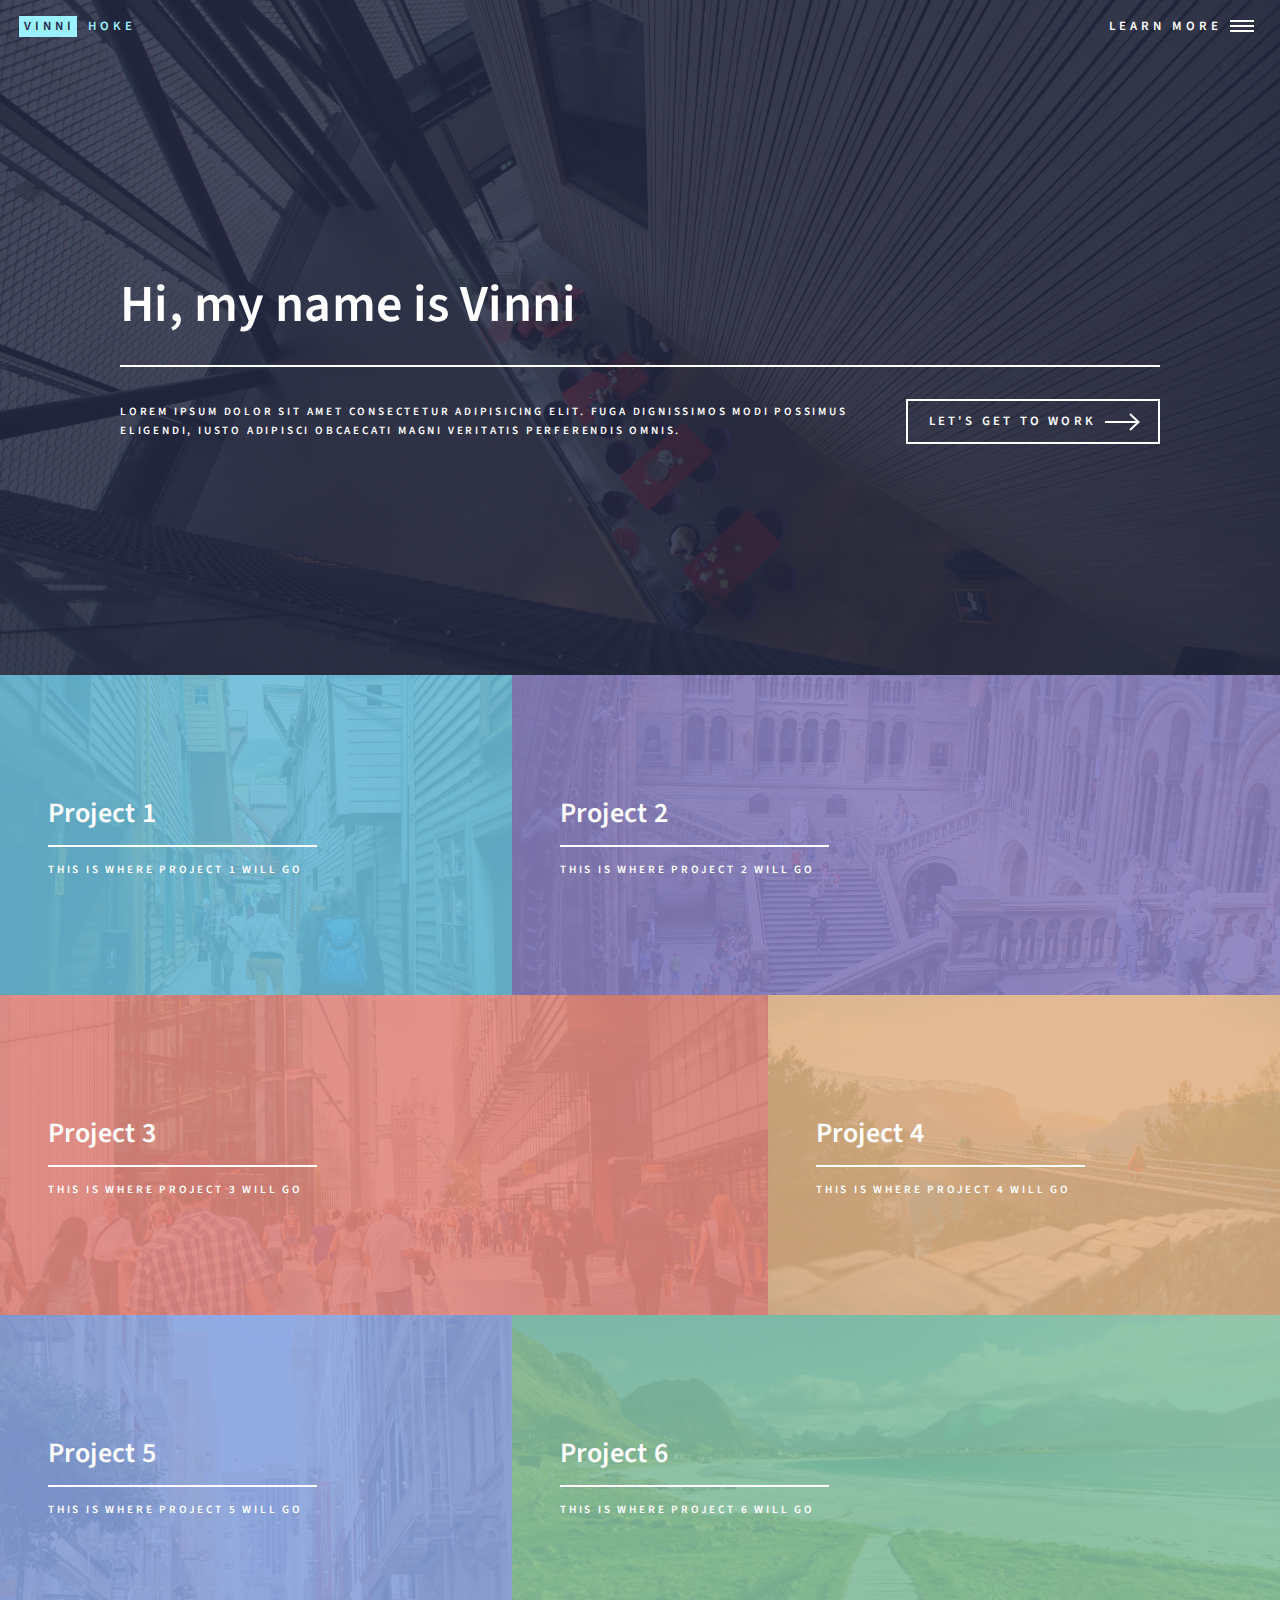
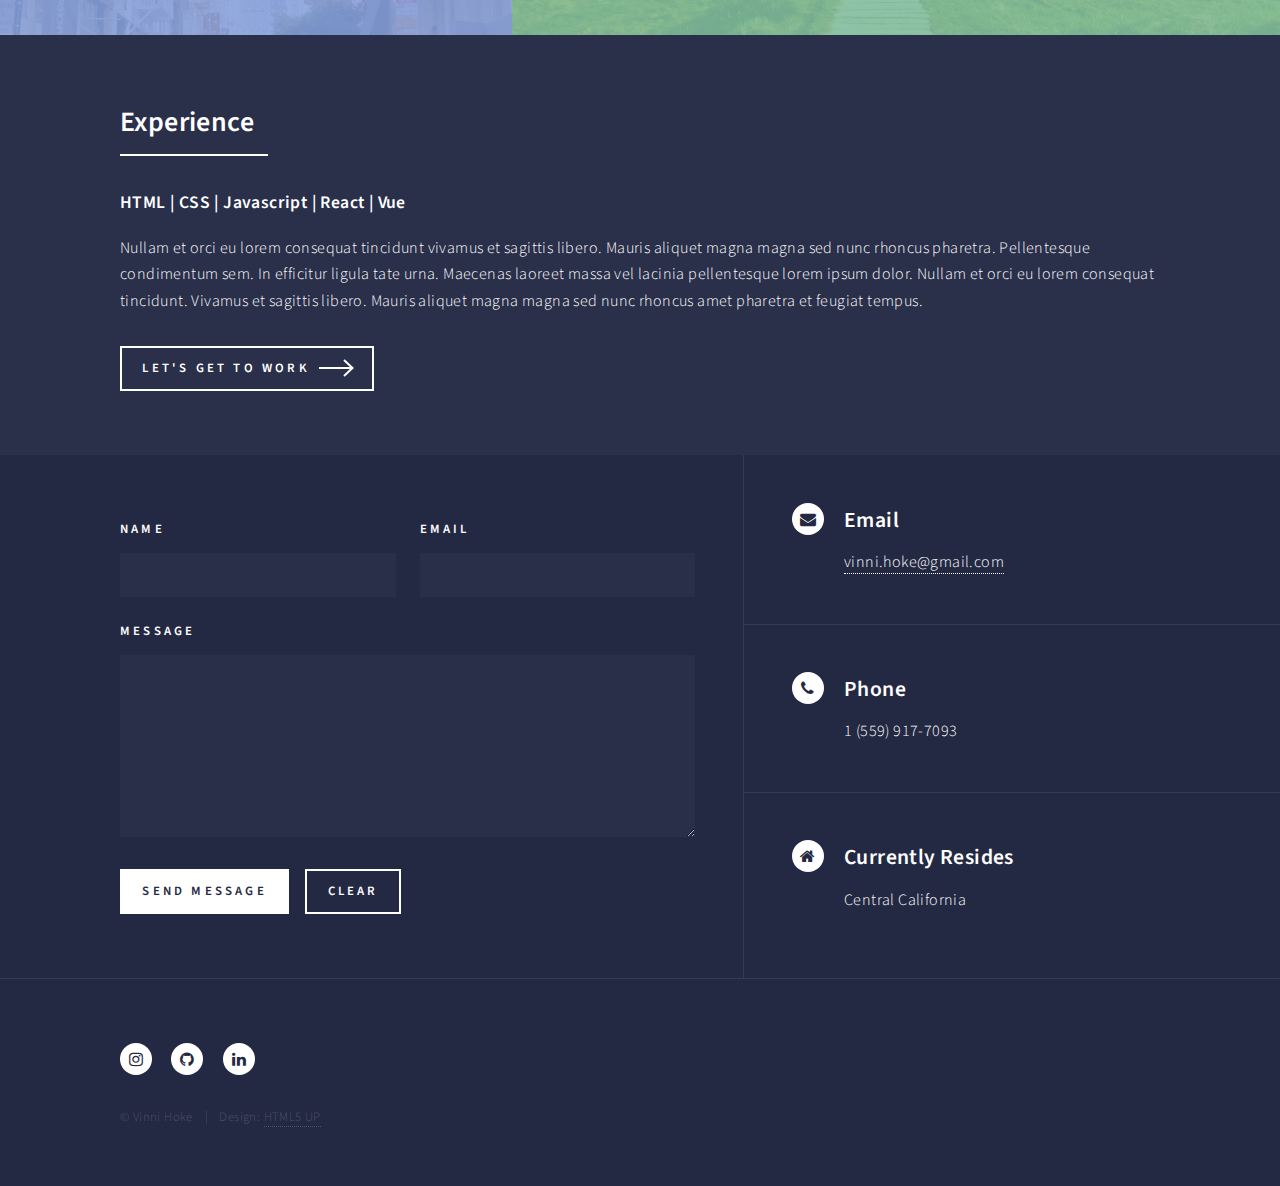
==== commit 8e708719: "If applied, this commit will" ====
--- a/index.html
+++ b/index.html
@@ -6,7 +6,7 @@
 -->
 <html>
 	<head>
-		<title>Forty by HTML5 UP</title>
+		<title>Vinni Hoke Portfolio</title>
 		<meta charset="utf-8" />
 		<meta name="viewport" content="width=device-width, initial-scale=1, user-scalable=no" />
 		<link rel="stylesheet" href="assets/css/main.css" />
@@ -19,9 +19,9 @@
 
 				<!-- Header -->
 					<header id="header" class="alt">
-						<a href="index.html" class="logo"><strong>Forty</strong> <span>by HTML5 UP</span></a>
+						<a href="index.html" class="logo"><strong>Vinni</strong> <span>Hoke</span></a>
 						<nav>
-							<a href="#menu">Menu</a>
+							<a href="#menu">Learn More</a>
 						</nav>
 					</header>
 
@@ -29,9 +29,7 @@
 					<nav id="menu">
 						<ul class="links">
 							<li><a href="index.html">Home</a></li>
-							<li><a href="landing.html">Landing</a></li>
-							<li><a href="generic.html">Generic</a></li>
-							<li><a href="elements.html">Elements</a></li>
+							<li><a href="about.html">About</a></li>
 						</ul>
 						<ul class="actions stacked">
 							<li><a href="#" class="button primary fit">Get Started</a></li>
@@ -43,13 +41,12 @@
 					<section id="banner" class="major">
 						<div class="inner">
 							<header class="major">
-								<h1>Hi, my name is Forty</h1>
+								<h1>Hi, my name is Vinni</h1>
 							</header>
 							<div class="content">
-								<p>A responsive site template designed by HTML5 UP<br />
-								and released under the Creative Commons.</p>
+								<p>Lorem ipsum dolor sit amet consectetur adipisicing elit. Fuga dignissimos modi possimus eligendi, iusto adipisci obcaecati magni veritatis perferendis omnis.</p>
 								<ul class="actions">
-									<li><a href="#one" class="button next scrolly">Get Started</a></li>
+									<li><a href="#one" class="button next scrolly">Let's get to work</a></li>
 								</ul>
 							</div>
 						</div>
@@ -62,56 +59,56 @@
 							<section id="one" class="tiles">
 								<article>
 									<span class="image">
-										<img src="images/pic01.jpg" alt="" />
-									</span>
-									<header class="major">
-										<h3><a href="landing.html" class="link">Aliquam</a></h3>
-										<p>Ipsum dolor sit amet</p>
-									</header>
-								</article>
-								<article>
-									<span class="image">
-										<img src="images/pic02.jpg" alt="" />
-									</span>
-									<header class="major">
-										<h3><a href="landing.html" class="link">Tempus</a></h3>
-										<p>feugiat amet tempus</p>
-									</header>
-								</article>
-								<article>
-									<span class="image">
-										<img src="images/pic03.jpg" alt="" />
-									</span>
-									<header class="major">
-										<h3><a href="landing.html" class="link">Magna</a></h3>
-										<p>Lorem etiam nullam</p>
-									</header>
-								</article>
-								<article>
-									<span class="image">
-										<img src="images/pic04.jpg" alt="" />
-									</span>
-									<header class="major">
-										<h3><a href="landing.html" class="link">Ipsum</a></h3>
-										<p>Nisl sed aliquam</p>
-									</header>
-								</article>
-								<article>
-									<span class="image">
-										<img src="images/pic05.jpg" alt="" />
-									</span>
-									<header class="major">
-										<h3><a href="landing.html" class="link">Consequat</a></h3>
-										<p>Ipsum dolor sit amet</p>
-									</header>
-								</article>
-								<article>
-									<span class="image">
-										<img src="images/pic06.jpg" alt="" />
-									</span>
-									<header class="major">
-										<h3><a href="landing.html" class="link">Etiam</a></h3>
-										<p>Feugiat amet tempus</p>
+										<img src="images/bergen.jpg" alt="" />
+									</span>
+									<header class="major">
+										<h3><a href="landing.html" class="link">Project 1</a></h3>
+										<p>This is where project 1 will go</p>
+									</header>
+								</article>
+								<article>
+									<span class="image">
+										<img src="images/british-museum.jpg" alt="" />
+									</span>
+									<header class="major">
+										<h3><a href="landing.html" class="link">Project 2</a></h3>
+										<p>This is where project 2 will go</p>
+									</header>
+								</article>
+								<article>
+									<span class="image">
+										<img src="images/london.jpg" alt="" />
+									</span>
+									<header class="major">
+										<h3><a href="landing.html" class="link">Project 3</a></h3>
+										<p>This is where project 3 will go</p>
+									</header>
+								</article>
+								<article>
+									<span class="image">
+										<img src="images/ski-jump.jpg" alt="" />
+									</span>
+									<header class="major">
+										<h3><a href="landing.html" class="link">Project 4</a></h3>
+										<p>This is where project 4 will go</p>
+									</header>
+								</article>
+								<article>
+									<span class="image">
+										<img src="images/sf.jpg" alt="" />
+									</span>
+									<header class="major">
+										<h3><a href="landing.html" class="link">Project 5</a></h3>
+										<p>This is where project 5 will go</p>
+									</header>
+								</article>
+								<article>
+									<span class="image">
+										<img src="images/ramberg.jpg" alt="" />
+									</span>
+									<header class="major">
+										<h3><a href="landing.html" class="link">Project 6</a></h3>
+										<p>This is where project 6 will go</p>
 									</header>
 								</article>
 							</section>
@@ -120,11 +117,12 @@
 							<section id="two">
 								<div class="inner">
 									<header class="major">
-										<h2>Massa libero</h2>
-									</header>
+										<h2>Experience</h2>
+									</header>
+									<h4>HTML | CSS | Javascript | React | Vue </h4>
 									<p>Nullam et orci eu lorem consequat tincidunt vivamus et sagittis libero. Mauris aliquet magna magna sed nunc rhoncus pharetra. Pellentesque condimentum sem. In efficitur ligula tate urna. Maecenas laoreet massa vel lacinia pellentesque lorem ipsum dolor. Nullam et orci eu lorem consequat tincidunt. Vivamus et sagittis libero. Mauris aliquet magna magna sed nunc rhoncus amet pharetra et feugiat tempus.</p>
 									<ul class="actions">
-										<li><a href="landing.html" class="button next">Get Started</a></li>
+										<li><a href="landing.html" class="button next">Let's Get to Work</a></li>
 									</ul>
 								</div>
 							</section>
@@ -161,23 +159,22 @@
 									<div class="contact-method">
 										<span class="icon alt fa-envelope"></span>
 										<h3>Email</h3>
-										<a href="#">information@untitled.tld</a>
+										<a href="#">vinni.hoke@gmail.com</a>
 									</div>
 								</section>
 								<section>
 									<div class="contact-method">
 										<span class="icon alt fa-phone"></span>
 										<h3>Phone</h3>
-										<span>(000) 000-0000 x12387</span>
+										<span>1 (559) 917-7093</span>
 									</div>
 								</section>
 								<section>
 									<div class="contact-method">
 										<span class="icon alt fa-home"></span>
-										<h3>Address</h3>
-										<span>1234 Somewhere Road #5432<br />
-										Nashville, TN 00000<br />
-										United States of America</span>
+										<h3>Currently Resides</h3>
+										<span>Central California<br />
+										</span>
 									</div>
 								</section>
 							</section>
@@ -188,14 +185,13 @@
 					<footer id="footer">
 						<div class="inner">
 							<ul class="icons">
-								<li><a href="#" class="icon alt fa-twitter"><span class="label">Twitter</span></a></li>
-								<li><a href="#" class="icon alt fa-facebook"><span class="label">Facebook</span></a></li>
-								<li><a href="#" class="icon alt fa-instagram"><span class="label">Instagram</span></a></li>
-								<li><a href="#" class="icon alt fa-github"><span class="label">GitHub</span></a></li>
-								<li><a href="#" class="icon alt fa-linkedin"><span class="label">LinkedIn</span></a></li>
+								<li><a href="https://www.instagram.com/vinnihoke/" class="icon alt fa-instagram"><span
+											class="label">Instagram</span></a></li>
+								<li><a href="https://github.com/vinnihoke" class="icon alt fa-github"><span class="label">GitHub</span></a></li>
+								<li><a href="https://bit.ly/2JGP8pr" class="icon alt fa-linkedin"><span class="label">LinkedIn</span></a></li>
 							</ul>
 							<ul class="copyright">
-								<li>&copy; Untitled</li><li>Design: <a href="https://html5up.net">HTML5 UP</a></li>
+								<li>&copy; Vinni Hoke</li><li>Design: <a href="https://html5up.net">HTML5 UP</a></li>
 							</ul>
 						</div>
 					</footer>
--- a/assets/css/main.css
+++ b/assets/css/main.css
@@ -3359,7 +3359,7 @@
 		-webkit-align-items: center;
 		-ms-align-items: center;
 		align-items: center;
-		background-image: url("../../images/banner.jpg");
+		background-image: url("../../images/hus.jpg");
 		display: -moz-flex;
 		display: -webkit-flex;
 		display: -ms-flex;
